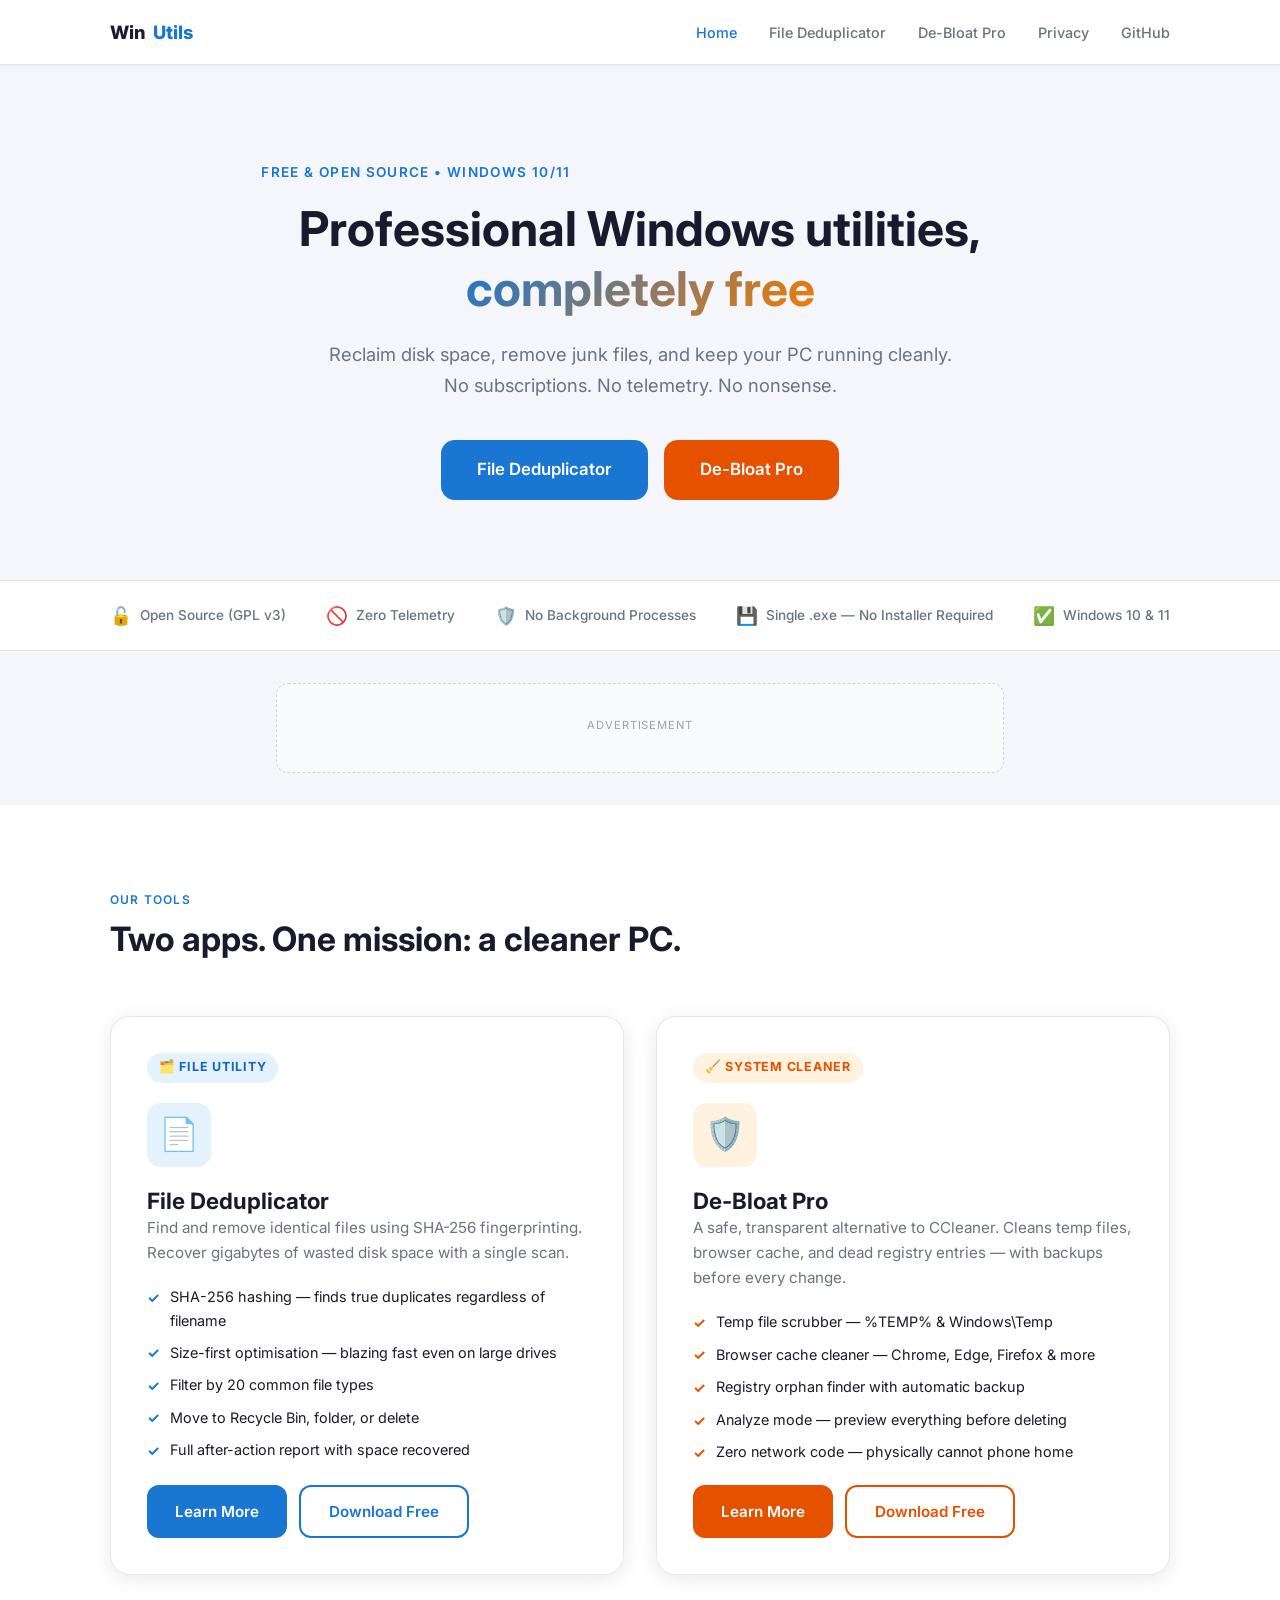
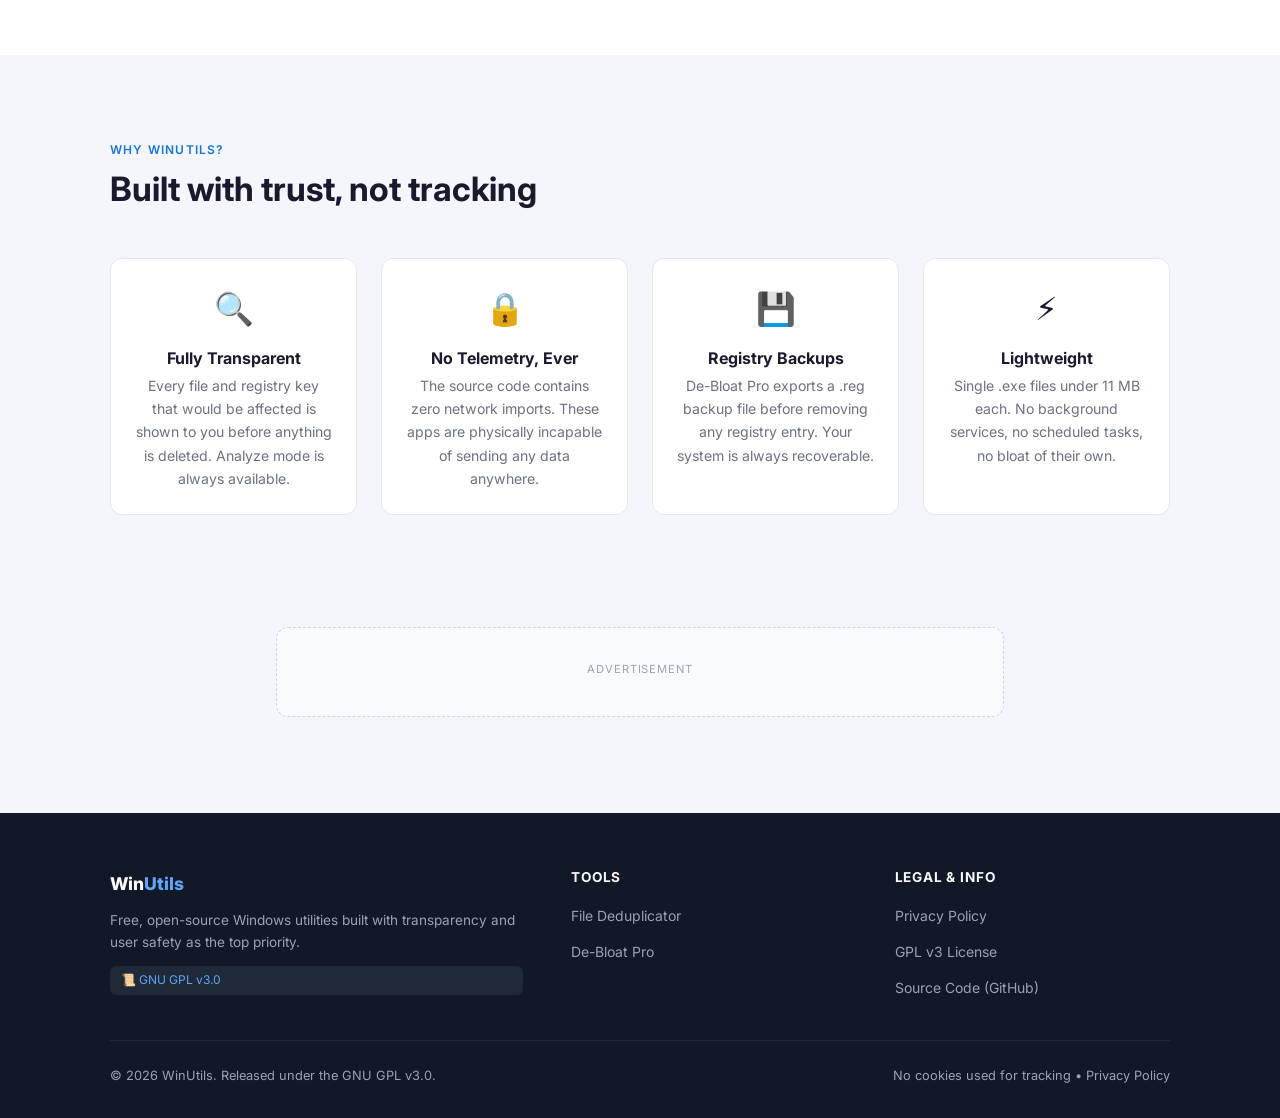
==== index.html @ c15554a6 "Initial website launch" ====
<!DOCTYPE html>
<html lang="en">
<head>
  <meta charset="UTF-8" />
  <meta name="viewport" content="width=device-width, initial-scale=1.0" />
  <title>WinUtils — Free Windows Utilities</title>
  <meta name="description" content="Free, open-source Windows utilities. File Deduplicator removes duplicate files safely. De-Bloat Pro cleans junk, browser cache and orphaned registry entries." />
  <meta name="keywords" content="windows utilities, file deduplicator, system cleaner, registry cleaner, free windows tools, debloat windows" />

  <!-- Open Graph (social sharing previews) -->
  <meta property="og:title"       content="WinUtils — Free Windows Utilities" />
  <meta property="og:description" content="Free, safe, open-source tools to deduplicate files and clean your Windows PC." />
  <meta property="og:type"        content="website" />
  <meta property="og:url"         content="https://github.com/YubNub7/" />

  <!-- Google Fonts -->
  <link rel="preconnect" href="https://fonts.googleapis.com" />
  <link rel="preconnect" href="https://fonts.gstatic.com" crossorigin />
  <link href="https://fonts.googleapis.com/css2?family=Inter:wght@400;500;600;700;800&display=swap" rel="stylesheet" />

  <link rel="stylesheet" href="css/style.css" />

  <!-- ═══════════════════════════════════════════════════════════
       GOOGLE ADSENSE — HEAD TAG
       1. Sign up at https://adsense.google.com
       2. Get your publisher ID (format: ca-pub-XXXXXXXXXXXXXXXX)
       3. Replace the script below with the one Google gives you
       ═══════════════════════════════════════════════════════════ -->
  <!-- <script async src="https://pagead2.googlesyndication.com/pagead/js/adsbygoogle.js?client=ca-pub-XXXXXXXXXXXXXXXX" crossorigin="anonymous"></script> -->
</head>
<body>

  <!-- ═══════════ NAVIGATION ═══════════ -->
  <nav class="nav" aria-label="Main navigation">
    <div class="container nav__inner">
      <a href="index.html" class="nav__logo">Win<span>Utils</span></a>

      <ul class="nav__links" role="list">
        <li><a href="index.html">Home</a></li>
        <li><a href="file-deduplicator.html">File Deduplicator</a></li>
        <li><a href="debloat-pro.html">De-Bloat Pro</a></li>
        <li><a href="privacy-policy.html">Privacy</a></li>
        <li><a href="https://github.com/YubNub7" target="_blank" rel="noopener">GitHub</a></li>
      </ul>

      <button class="nav__hamburger" aria-label="Open menu" aria-expanded="false">
        <span></span><span></span><span></span>
      </button>
    </div>
  </nav>

  <!-- ═══════════ HERO ═══════════ -->
  <section class="hero">
    <div class="container">
      <p class="hero__eyebrow">Free &amp; Open Source • Windows 10/11</p>
      <h1 class="hero__title">Professional Windows utilities,<br><em>completely free</em></h1>
      <p class="hero__sub">Reclaim disk space, remove junk files, and keep your PC running cleanly.<br>No subscriptions. No telemetry. No nonsense.</p>
      <div class="hero__actions">
        <a href="file-deduplicator.html" class="btn btn--primary btn--lg">File Deduplicator</a>
        <a href="debloat-pro.html"       class="btn btn--orange  btn--lg">De-Bloat Pro</a>
      </div>
    </div>
  </section>

  <!-- ═══════════ TRUST BAR ═══════════ -->
  <div class="trust-bar">
    <div class="container trust-bar__inner">
      <div class="trust-item"><span class="trust-item__icon">🔓</span> Open Source (GPL v3)</div>
      <div class="trust-item"><span class="trust-item__icon">🚫</span> Zero Telemetry</div>
      <div class="trust-item"><span class="trust-item__icon">🛡️</span> No Background Processes</div>
      <div class="trust-item"><span class="trust-item__icon">💾</span> Single .exe — No Installer Required</div>
      <div class="trust-item"><span class="trust-item__icon">✅</span> Windows 10 &amp; 11</div>
    </div>
  </div>

  <!-- ═══════════ AD SLOT — Leaderboard below hero ═══════════ -->
  <div class="container ad-wrapper">
    <div class="ad-slot ad-slot--leaderboard">
      <p class="ad-label">Advertisement</p>
      <!--
        ADSENSE LEADERBOARD (728×90 or Responsive)
        Paste your <ins class="adsbygoogle"> block here.
        Example:
          <ins class="adsbygoogle"
               style="display:block"
               data-ad-client="ca-pub-XXXXXXXXXXXXXXXX"
               data-ad-slot="XXXXXXXXXX"
               data-ad-format="auto"
               data-full-width-responsive="true"></ins>
          <script>(adsbygoogle = window.adsbygoogle || []).push({});</script>
      -->
    </div>
  </div>

  <!-- ═══════════ APP CARDS ═══════════ -->
  <section class="section section--alt">
    <div class="container">
      <p class="section-label">Our Tools</p>
      <h2>Two apps. One mission: a cleaner PC.</h2>

      <div class="apps-grid">

        <!-- File Deduplicator card -->
        <article class="app-card app-card--blue">
          <div class="app-card__badge app-card__badge--blue">🗂️ File Utility</div>
          <div class="app-card__icon app-card__icon--blue">📄</div>
          <div>
            <h3>File Deduplicator</h3>
            <p>Find and remove identical files using SHA-256 fingerprinting. Recover gigabytes of wasted disk space with a single scan.</p>
          </div>
          <ul class="app-card__features">
            <li>SHA-256 hashing — finds true duplicates regardless of filename</li>
            <li>Size-first optimisation — blazing fast even on large drives</li>
            <li>Filter by 20 common file types</li>
            <li>Move to Recycle Bin, folder, or delete</li>
            <li>Full after-action report with space recovered</li>
          </ul>
          <div class="app-card__actions">
            <a href="file-deduplicator.html" class="btn btn--primary">Learn More</a>
            <a href="file-deduplicator.html#download" class="btn btn--outline" data-download="FileDeduplicator">Download Free</a>
          </div>
        </article>

        <!-- De-Bloat Pro card -->
        <article class="app-card app-card--orange">
          <div class="app-card__badge app-card__badge--orange">🧹 System Cleaner</div>
          <div class="app-card__icon app-card__icon--orange">🛡️</div>
          <div>
            <h3>De-Bloat Pro</h3>
            <p>A safe, transparent alternative to CCleaner. Cleans temp files, browser cache, and dead registry entries — with backups before every change.</p>
          </div>
          <ul class="app-card__features">
            <li>Temp file scrubber — %TEMP% &amp; Windows\Temp</li>
            <li>Browser cache cleaner — Chrome, Edge, Firefox &amp; more</li>
            <li>Registry orphan finder with automatic backup</li>
            <li>Analyze mode — preview everything before deleting</li>
            <li>Zero network code — physically cannot phone home</li>
          </ul>
          <div class="app-card__actions">
            <a href="debloat-pro.html" class="btn btn--orange">Learn More</a>
            <a href="debloat-pro.html#download" class="btn btn--outline-orange" data-download="DeBloatPro">Download Free</a>
          </div>
        </article>

      </div>
    </div>
  </section>

  <!-- ═══════════ WHY CHOOSE US ═══════════ -->
  <section class="section">
    <div class="container">
      <p class="section-label">Why WinUtils?</p>
      <h2>Built with trust, not tracking</h2>

      <div class="why-grid">
        <div class="why-card">
          <div class="why-card__icon">🔍</div>
          <h4>Fully Transparent</h4>
          <p>Every file and registry key that would be affected is shown to you before anything is deleted. Analyze mode is always available.</p>
        </div>
        <div class="why-card">
          <div class="why-card__icon">🔒</div>
          <h4>No Telemetry, Ever</h4>
          <p>The source code contains zero network imports. These apps are physically incapable of sending any data anywhere.</p>
        </div>
        <div class="why-card">
          <div class="why-card__icon">💾</div>
          <h4>Registry Backups</h4>
          <p>De-Bloat Pro exports a .reg backup file before removing any registry entry. Your system is always recoverable.</p>
        </div>
        <div class="why-card">
          <div class="why-card__icon">⚡</div>
          <h4>Lightweight</h4>
          <p>Single .exe files under 11 MB each. No background services, no scheduled tasks, no bloat of their own.</p>
        </div>
      </div>
    </div>
  </section>

  <!-- ═══════════ AD SLOT — Mid-page rectangle ═══════════ -->
  <div class="container ad-wrapper">
    <div class="ad-slot ad-slot--leaderboard">
      <p class="ad-label">Advertisement</p>
      <!--
        ADSENSE IN-CONTENT UNIT
        Paste your second ad unit here.
      -->
    </div>
  </div>

  <!-- ═══════════ FOOTER ═══════════ -->
  <footer class="footer">
    <div class="container">
      <div class="footer__inner">
        <div class="footer__brand">
          <span class="footer__logo">Win<span>Utils</span></span>
          <p class="footer__tagline">Free, open-source Windows utilities built with transparency and user safety as the top priority.</p>
          <span class="footer__gpl">📜 GNU GPL v3.0</span>
        </div>

        <div class="footer__col">
          <h4>Tools</h4>
          <ul>
            <li><a href="file-deduplicator.html">File Deduplicator</a></li>
            <li><a href="debloat-pro.html">De-Bloat Pro</a></li>
          </ul>
        </div>

        <div class="footer__col">
          <h4>Legal &amp; Info</h4>
          <ul>
            <li><a href="privacy-policy.html">Privacy Policy</a></li>
            <li><a href="https://www.gnu.org/licenses/gpl-3.0.html" target="_blank" rel="noopener">GPL v3 License</a></li>
            <li><a href="https://github.com/YubNub7" target="_blank" rel="noopener">Source Code (GitHub)</a></li>
          </ul>
        </div>
      </div>

      <div class="footer__bottom">
        <span>&copy; <script>document.write(new Date().getFullYear())</script> WinUtils. Released under the GNU GPL v3.0.</span>
        <span>No cookies used for tracking &bull; <a href="privacy-policy.html" style="color:#9CA3AF">Privacy Policy</a></span>
      </div>
    </div>
  </footer>

  <script src="js/main.js"></script>
</body>
</html>
---- css/style.css ----
/* ============================================================
   style.css — Main stylesheet for WinUtils site
   ============================================================ */

/* --- Custom properties --- */
:root {
  --blue:          #1565C0;
  --blue-mid:      #1976D2;
  --blue-light:    #E3F2FD;
  --orange:        #E65100;
  --orange-mid:    #F57C00;
  --orange-light:  #FFF3E0;
  --bg:            #F4F6FB;
  --surface:       #FFFFFF;
  --text:          #1A1A2E;
  --text-muted:    #6B7280;
  --border:        #E5E7EB;
  --radius:        12px;
  --radius-lg:     20px;
  --shadow-sm:     0 1px 4px rgba(0,0,0,.06);
  --shadow:        0 4px 20px rgba(0,0,0,.09);
  --shadow-lg:     0 8px 40px rgba(0,0,0,.13);
  --transition:    .2s ease;
  --max-w:         1100px;
  --font:          'Inter', system-ui, -apple-system, sans-serif;
}

/* --- Reset & base --- */
*, *::before, *::after { box-sizing: border-box; margin: 0; padding: 0; }

html { scroll-behavior: smooth; }

body {
  font-family: var(--font);
  background: var(--bg);
  color: var(--text);
  line-height: 1.65;
  font-size: 16px;
  -webkit-font-smoothing: antialiased;
}

img { max-width: 100%; display: block; }
a   { color: var(--blue-mid); text-decoration: none; }
a:hover { text-decoration: underline; }

/* --- Typography --- */
h1, h2, h3, h4 { line-height: 1.25; font-weight: 700; }
h1 { font-size: clamp(2rem, 5vw, 3rem); }
h2 { font-size: clamp(1.5rem, 3.5vw, 2.1rem); }
h3 { font-size: 1.25rem; }
p  { max-width: 68ch; }

.section-label {
  display: inline-block;
  font-size: .75rem;
  font-weight: 600;
  letter-spacing: .1em;
  text-transform: uppercase;
  color: var(--blue-mid);
  margin-bottom: .5rem;
}

/* --- Layout helpers --- */
.container { width: 100%; max-width: var(--max-w); margin: 0 auto; padding: 0 1.25rem; }
.section   { padding: 5rem 0; }
.section--alt { background: var(--surface); }

/* --- Navigation --- */
.nav {
  position: sticky;
  top: 0;
  z-index: 100;
  background: rgba(255,255,255,.95);
  backdrop-filter: blur(10px);
  border-bottom: 1px solid var(--border);
  box-shadow: var(--shadow-sm);
}

.nav__inner {
  display: flex;
  align-items: center;
  justify-content: space-between;
  height: 64px;
  gap: 1rem;
}

.nav__logo {
  font-size: 1.15rem;
  font-weight: 800;
  color: var(--text);
  display: flex;
  align-items: center;
  gap: .45rem;
}
.nav__logo span { color: var(--blue-mid); }
.nav__logo:hover { text-decoration: none; }

.nav__links {
  display: flex;
  align-items: center;
  gap: 2rem;
  list-style: none;
}

.nav__links a {
  font-size: .9rem;
  font-weight: 500;
  color: var(--text-muted);
  transition: color var(--transition);
}
.nav__links a:hover,
.nav__links a.active { color: var(--blue-mid); text-decoration: none; }

.nav__cta {
  background: var(--blue-mid);
  color: #fff !important;
  padding: .45rem 1.1rem;
  border-radius: 8px;
  transition: background var(--transition) !important;
}
.nav__cta:hover { background: var(--blue) !important; }

.nav__hamburger {
  display: none;
  flex-direction: column;
  gap: 5px;
  cursor: pointer;
  padding: 6px;
  background: none;
  border: none;
}
.nav__hamburger span {
  display: block;
  width: 22px;
  height: 2px;
  background: var(--text);
  border-radius: 2px;
  transition: var(--transition);
}

/* --- Hero --- */
.hero {
  padding: 6rem 0 5rem;
  text-align: center;
}

.hero__eyebrow {
  font-size: .85rem;
  font-weight: 600;
  letter-spacing: .1em;
  text-transform: uppercase;
  color: var(--blue-mid);
  margin-bottom: 1rem;
}

.hero__title { margin-bottom: 1.25rem; }

.hero__title em {
  font-style: normal;
  background: linear-gradient(135deg, var(--blue-mid), var(--orange-mid));
  -webkit-background-clip: text;
  -webkit-text-fill-color: transparent;
  background-clip: text;
}

.hero__sub {
  font-size: 1.15rem;
  color: var(--text-muted);
  margin: 0 auto 2.5rem;
}

.hero__actions {
  display: flex;
  justify-content: center;
  flex-wrap: wrap;
  gap: 1rem;
}

/* --- Buttons --- */
.btn {
  display: inline-flex;
  align-items: center;
  gap: .5rem;
  padding: .75rem 1.75rem;
  border-radius: var(--radius);
  font-weight: 600;
  font-size: .95rem;
  cursor: pointer;
  border: none;
  transition: transform var(--transition), box-shadow var(--transition), background var(--transition);
}
.btn:hover { text-decoration: none; transform: translateY(-2px); box-shadow: var(--shadow); }
.btn:active { transform: translateY(0); }

.btn--primary   { background: var(--blue-mid); color: #fff; }
.btn--primary:hover { background: var(--blue); color: #fff; }

.btn--orange    { background: var(--orange); color: #fff; }
.btn--orange:hover { background: var(--orange-mid); color: #fff; }

.btn--outline   { background: transparent; color: var(--blue-mid); border: 2px solid var(--blue-mid); }
.btn--outline:hover { background: var(--blue-light); }

.btn--outline-orange { background: transparent; color: var(--orange); border: 2px solid var(--orange); }
.btn--outline-orange:hover { background: var(--orange-light); }

.btn--lg { padding: 1rem 2.25rem; font-size: 1.05rem; border-radius: 14px; }

.btn--download {
  font-size: 1.1rem;
  padding: 1rem 2.5rem;
  border-radius: 14px;
  box-shadow: var(--shadow);
}

/* --- App cards (homepage) --- */
.apps-grid {
  display: grid;
  grid-template-columns: repeat(auto-fit, minmax(300px, 1fr));
  gap: 2rem;
  margin-top: 3.5rem;
}

.app-card {
  background: var(--surface);
  border-radius: var(--radius-lg);
  padding: 2.25rem;
  box-shadow: var(--shadow);
  border: 1px solid var(--border);
  display: flex;
  flex-direction: column;
  gap: 1.25rem;
  transition: transform var(--transition), box-shadow var(--transition);
}
.app-card:hover { transform: translateY(-4px); box-shadow: var(--shadow-lg); }

.app-card__badge {
  display: inline-flex;
  align-items: center;
  gap: .4rem;
  font-size: .78rem;
  font-weight: 700;
  letter-spacing: .06em;
  text-transform: uppercase;
  padding: .3rem .75rem;
  border-radius: 999px;
  width: fit-content;
}
.app-card__badge--blue   { background: var(--blue-light);   color: var(--blue); }
.app-card__badge--orange { background: var(--orange-light); color: var(--orange); }

.app-card__icon {
  width: 64px;
  height: 64px;
  border-radius: 14px;
  display: flex;
  align-items: center;
  justify-content: center;
  font-size: 2rem;
}
.app-card__icon--blue   { background: var(--blue-light); }
.app-card__icon--orange { background: var(--orange-light); }

.app-card h3 { font-size: 1.4rem; }

.app-card p { font-size: .95rem; color: var(--text-muted); }

.app-card__features {
  list-style: none;
  display: flex;
  flex-direction: column;
  gap: .5rem;
}
.app-card__features li {
  display: flex;
  align-items: flex-start;
  gap: .6rem;
  font-size: .9rem;
}
.app-card__features li::before {
  content: '✓';
  font-weight: 700;
  flex-shrink: 0;
  margin-top: .05rem;
}
.app-card--blue  .app-card__features li::before { color: var(--blue-mid); }
.app-card--orange .app-card__features li::before { color: var(--orange); }

.app-card__actions {
  display: flex;
  flex-wrap: wrap;
  gap: .75rem;
  margin-top: auto;
}

/* --- Feature grid (app pages) --- */
.features-grid {
  display: grid;
  grid-template-columns: repeat(auto-fit, minmax(250px, 1fr));
  gap: 1.5rem;
  margin-top: 3rem;
}

.feature-card {
  background: var(--surface);
  border-radius: var(--radius);
  padding: 1.75rem;
  border: 1px solid var(--border);
  box-shadow: var(--shadow-sm);
}
.feature-card__icon {
  font-size: 1.75rem;
  margin-bottom: .75rem;
}
.feature-card h4 { margin-bottom: .4rem; }
.feature-card p  { font-size: .9rem; color: var(--text-muted); }

/* --- Download section --- */
.download-section {
  text-align: center;
  padding: 5rem 0;
}

.download-box {
  background: var(--surface);
  border-radius: var(--radius-lg);
  padding: 3rem 2rem;
  box-shadow: var(--shadow);
  border: 1px solid var(--border);
  max-width: 560px;
  margin: 2rem auto 0;
}
.download-box h3 { margin-bottom: .5rem; }
.download-box p  { color: var(--text-muted); font-size: .9rem; margin: 0 auto .5rem; }

.download-meta {
  display: flex;
  justify-content: center;
  flex-wrap: wrap;
  gap: 1rem;
  margin: 1.25rem 0 2rem;
  font-size: .85rem;
  color: var(--text-muted);
}
.download-meta span {
  display: flex;
  align-items: center;
  gap: .35rem;
}

.download-note {
  margin-top: 1.25rem;
  font-size: .82rem;
  color: var(--text-muted);
  text-align: center;
}

/* --- Requirements table --- */
.requirements {
  width: 100%;
  border-collapse: collapse;
  margin-top: 1.5rem;
  font-size: .9rem;
}
.requirements th,
.requirements td {
  text-align: left;
  padding: .75rem 1rem;
  border-bottom: 1px solid var(--border);
}
.requirements th {
  background: var(--bg);
  font-weight: 600;
  font-size: .8rem;
  letter-spacing: .05em;
  text-transform: uppercase;
  color: var(--text-muted);
}
.requirements tr:last-child td { border-bottom: none; }

/* --- FAQ accordion --- */
.faq { max-width: 720px; margin: 2.5rem auto 0; }

.faq__item {
  border: 1px solid var(--border);
  border-radius: var(--radius);
  margin-bottom: .75rem;
  background: var(--surface);
  overflow: hidden;
}

.faq__question {
  width: 100%;
  text-align: left;
  background: none;
  border: none;
  padding: 1.1rem 1.25rem;
  font-size: .95rem;
  font-weight: 600;
  cursor: pointer;
  display: flex;
  justify-content: space-between;
  align-items: center;
  gap: 1rem;
  color: var(--text);
  font-family: var(--font);
}
.faq__question:hover { background: var(--bg); }

.faq__chevron {
  flex-shrink: 0;
  transition: transform var(--transition);
  font-size: 1rem;
  color: var(--text-muted);
}
.faq__item.open .faq__chevron { transform: rotate(180deg); }

.faq__answer {
  display: none;
  padding: 0 1.25rem 1.1rem;
  font-size: .9rem;
  color: var(--text-muted);
  line-height: 1.7;
}
.faq__item.open .faq__answer { display: block; }

/* --- Hero banner (app pages) --- */
.app-hero {
  padding: 5rem 0 4rem;
  position: relative;
  overflow: hidden;
}
.app-hero--blue   { background: linear-gradient(135deg, #0D47A1 0%, #1976D2 100%); color: #fff; }
.app-hero--orange { background: linear-gradient(135deg, #BF360C 0%, #E65100 100%); color: #fff; }

.app-hero .section-label { color: rgba(255,255,255,.7); }
.app-hero h1              { color: #fff; }
.app-hero .hero__sub      { color: rgba(255,255,255,.8); }

.app-hero__inner {
  display: flex;
  align-items: center;
  justify-content: space-between;
  gap: 2rem;
  flex-wrap: wrap;
}
.app-hero__text { flex: 1; min-width: 260px; }
.app-hero__icon {
  width: 120px;
  height: 120px;
  border-radius: 24px;
  background: rgba(255,255,255,.15);
  display: flex;
  align-items: center;
  justify-content: center;
  font-size: 4rem;
  flex-shrink: 0;
  box-shadow: 0 8px 32px rgba(0,0,0,.2);
}

/* --- Trust bar --- */
.trust-bar {
  background: var(--surface);
  border-top: 1px solid var(--border);
  border-bottom: 1px solid var(--border);
  padding: 1.25rem 0;
}
.trust-bar__inner {
  display: flex;
  flex-wrap: wrap;
  justify-content: center;
  gap: 2.5rem;
}
.trust-item {
  display: flex;
  align-items: center;
  gap: .5rem;
  font-size: .85rem;
  font-weight: 500;
  color: var(--text-muted);
}
.trust-item__icon { font-size: 1.1rem; }

/* --- Ad slots --- */
.ad-slot {
  background: #F9FAFB;
  border: 1px dashed #D1D5DB;
  border-radius: var(--radius);
  display: flex;
  flex-direction: column;
  align-items: center;
  justify-content: center;
  min-height: 90px;
  padding: .75rem;
}

.ad-slot--leaderboard { width: 100%; max-width: 728px; min-height: 90px; margin: 0 auto; }
.ad-slot--rectangle   { width: 100%; max-width: 336px; min-height: 280px; }
.ad-slot--banner      { width: 100%; min-height: 90px; }

.ad-label {
  font-size: .7rem;
  text-transform: uppercase;
  letter-spacing: .08em;
  color: #9CA3AF;
  margin-bottom: .35rem;
}

.ad-wrapper {
  padding: 2rem 0;
  display: flex;
  justify-content: center;
}

/* --- Screenshot placeholder --- */
.screenshot-placeholder {
  background: linear-gradient(135deg, #E3F2FD, #BBDEFB);
  border-radius: var(--radius-lg);
  border: 1px solid #90CAF9;
  padding: 4rem 2rem;
  text-align: center;
  color: #1565C0;
  margin-top: 2rem;
}
.screenshot-placeholder__icon { font-size: 3rem; margin-bottom: .75rem; }
.screenshot-placeholder p     { font-size: .9rem; opacity: .7; margin: 0 auto; }

/* --- Footer --- */
.footer {
  background: #111827;
  color: #9CA3AF;
  padding: 3.5rem 0 2rem;
  margin-top: 4rem;
}
.footer__inner {
  display: grid;
  grid-template-columns: 1.5fr repeat(2, 1fr);
  gap: 3rem;
  margin-bottom: 2.5rem;
}
.footer__brand { display: flex; flex-direction: column; gap: .75rem; }
.footer__logo  { font-size: 1.1rem; font-weight: 800; color: #F9FAFB; }
.footer__logo span { color: #60A5FA; }
.footer__tagline { font-size: .85rem; line-height: 1.6; }

.footer__col h4 {
  color: #F9FAFB;
  font-size: .85rem;
  letter-spacing: .06em;
  text-transform: uppercase;
  margin-bottom: 1rem;
}
.footer__col ul  { list-style: none; display: flex; flex-direction: column; gap: .6rem; }
.footer__col a   { font-size: .875rem; color: #9CA3AF; transition: color var(--transition); }
.footer__col a:hover { color: #F9FAFB; text-decoration: none; }

.footer__bottom {
  border-top: 1px solid #1F2937;
  padding-top: 1.5rem;
  display: flex;
  justify-content: space-between;
  align-items: center;
  flex-wrap: wrap;
  gap: .75rem;
  font-size: .8rem;
}
.footer__gpl {
  display: inline-flex;
  align-items: center;
  gap: .4rem;
  background: #1F2937;
  padding: .3rem .7rem;
  border-radius: 6px;
  font-size: .75rem;
  color: #60A5FA;
}

/* --- Why-us section --- */
.why-grid {
  display: grid;
  grid-template-columns: repeat(auto-fit, minmax(220px, 1fr));
  gap: 1.5rem;
  margin-top: 3rem;
}
.why-card {
  padding: 1.5rem;
  border-radius: var(--radius);
  background: var(--surface);
  border: 1px solid var(--border);
  text-align: center;
}
.why-card__icon { font-size: 2rem; margin-bottom: .75rem; }
.why-card h4    { margin-bottom: .4rem; }
.why-card p     { font-size: .88rem; color: var(--text-muted); margin: 0 auto; }

/* --- Responsive --- */
@media (max-width: 768px) {
  .nav__links { display: none; flex-direction: column; position: absolute; top: 64px; left: 0; right: 0; background: var(--surface); padding: 1rem 1.25rem; border-bottom: 1px solid var(--border); gap: 1rem; box-shadow: var(--shadow); }
  .nav__links.open { display: flex; }
  .nav__hamburger  { display: flex; }
  .nav__inner      { position: relative; }

  .hero     { padding: 3.5rem 0 3rem; }
  .section  { padding: 3.5rem 0; }

  .footer__inner { grid-template-columns: 1fr; gap: 2rem; }
  .footer__bottom { flex-direction: column; text-align: center; }

  .app-hero__icon { width: 80px; height: 80px; font-size: 2.5rem; border-radius: 16px; }
}

@media (max-width: 480px) {
  .apps-grid { grid-template-columns: 1fr; }
  .btn--download { width: 100%; justify-content: center; }
  .download-box { padding: 2rem 1.25rem; }
}
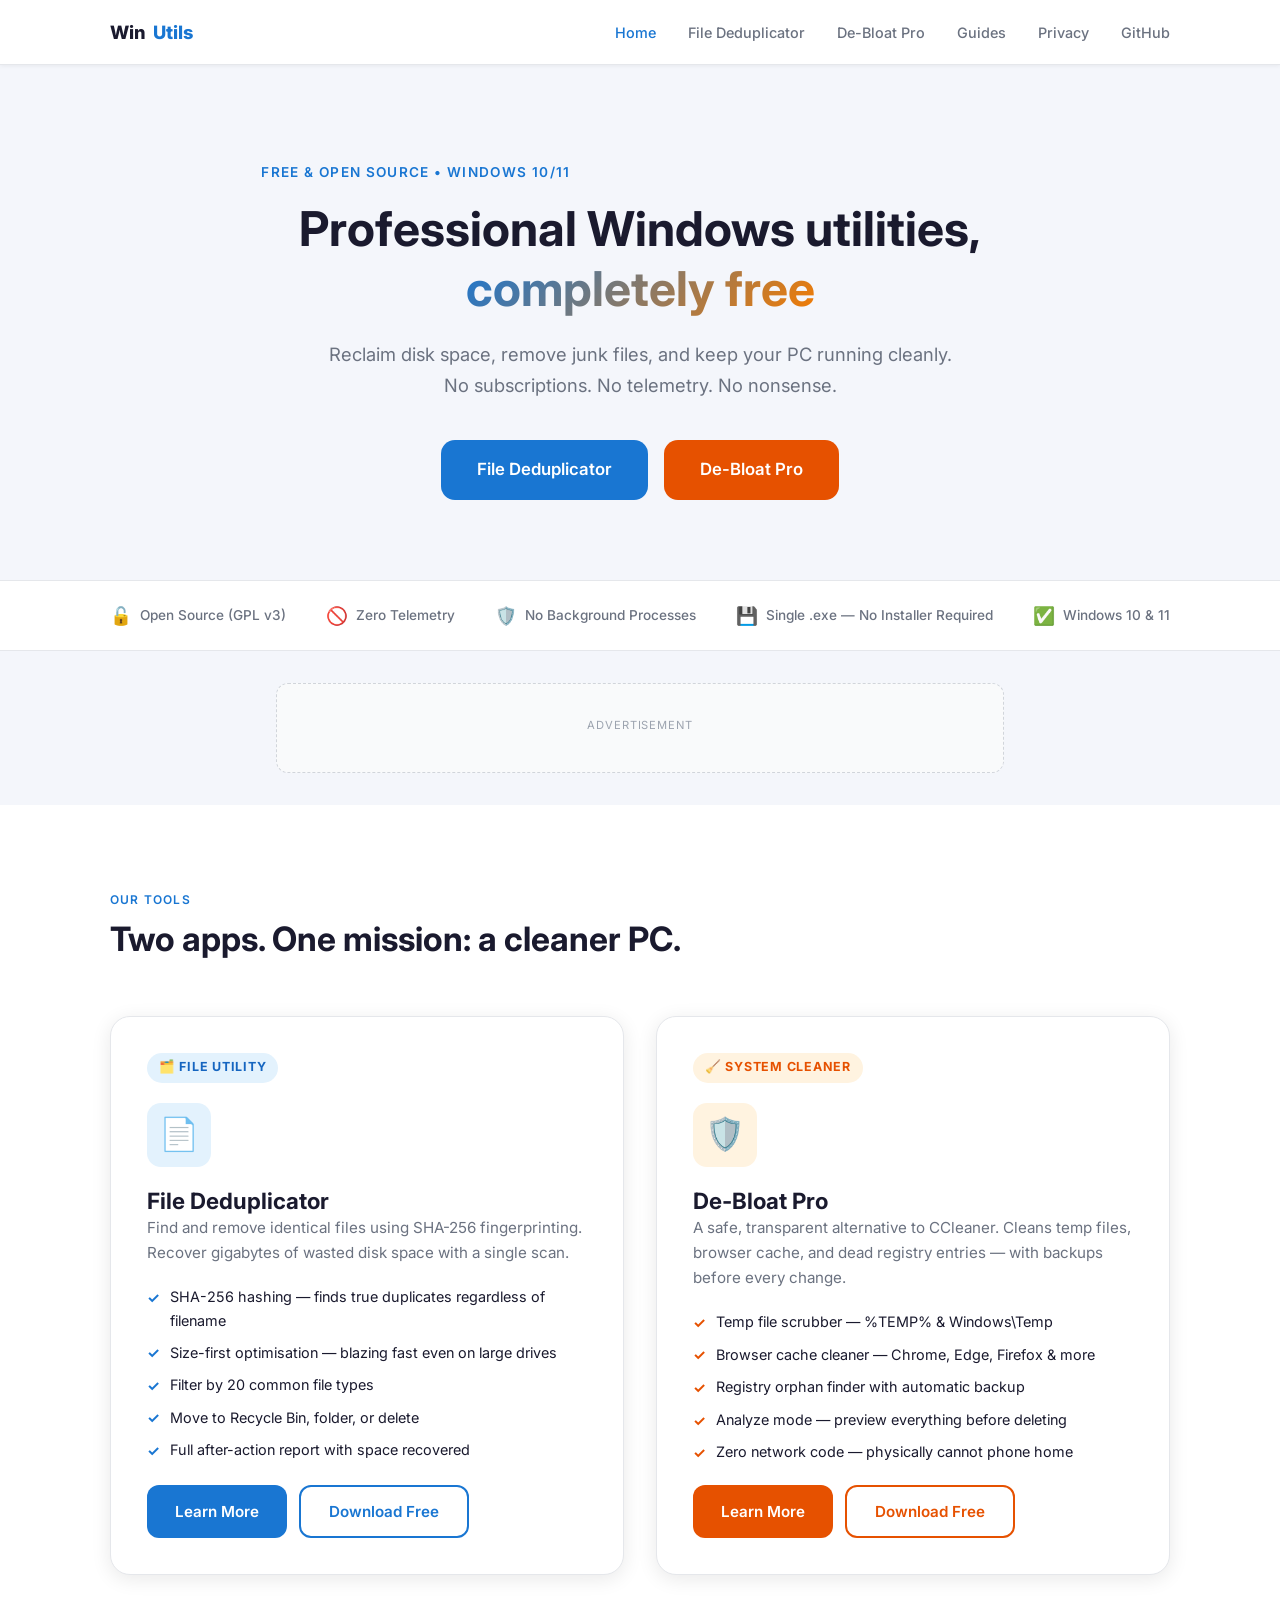
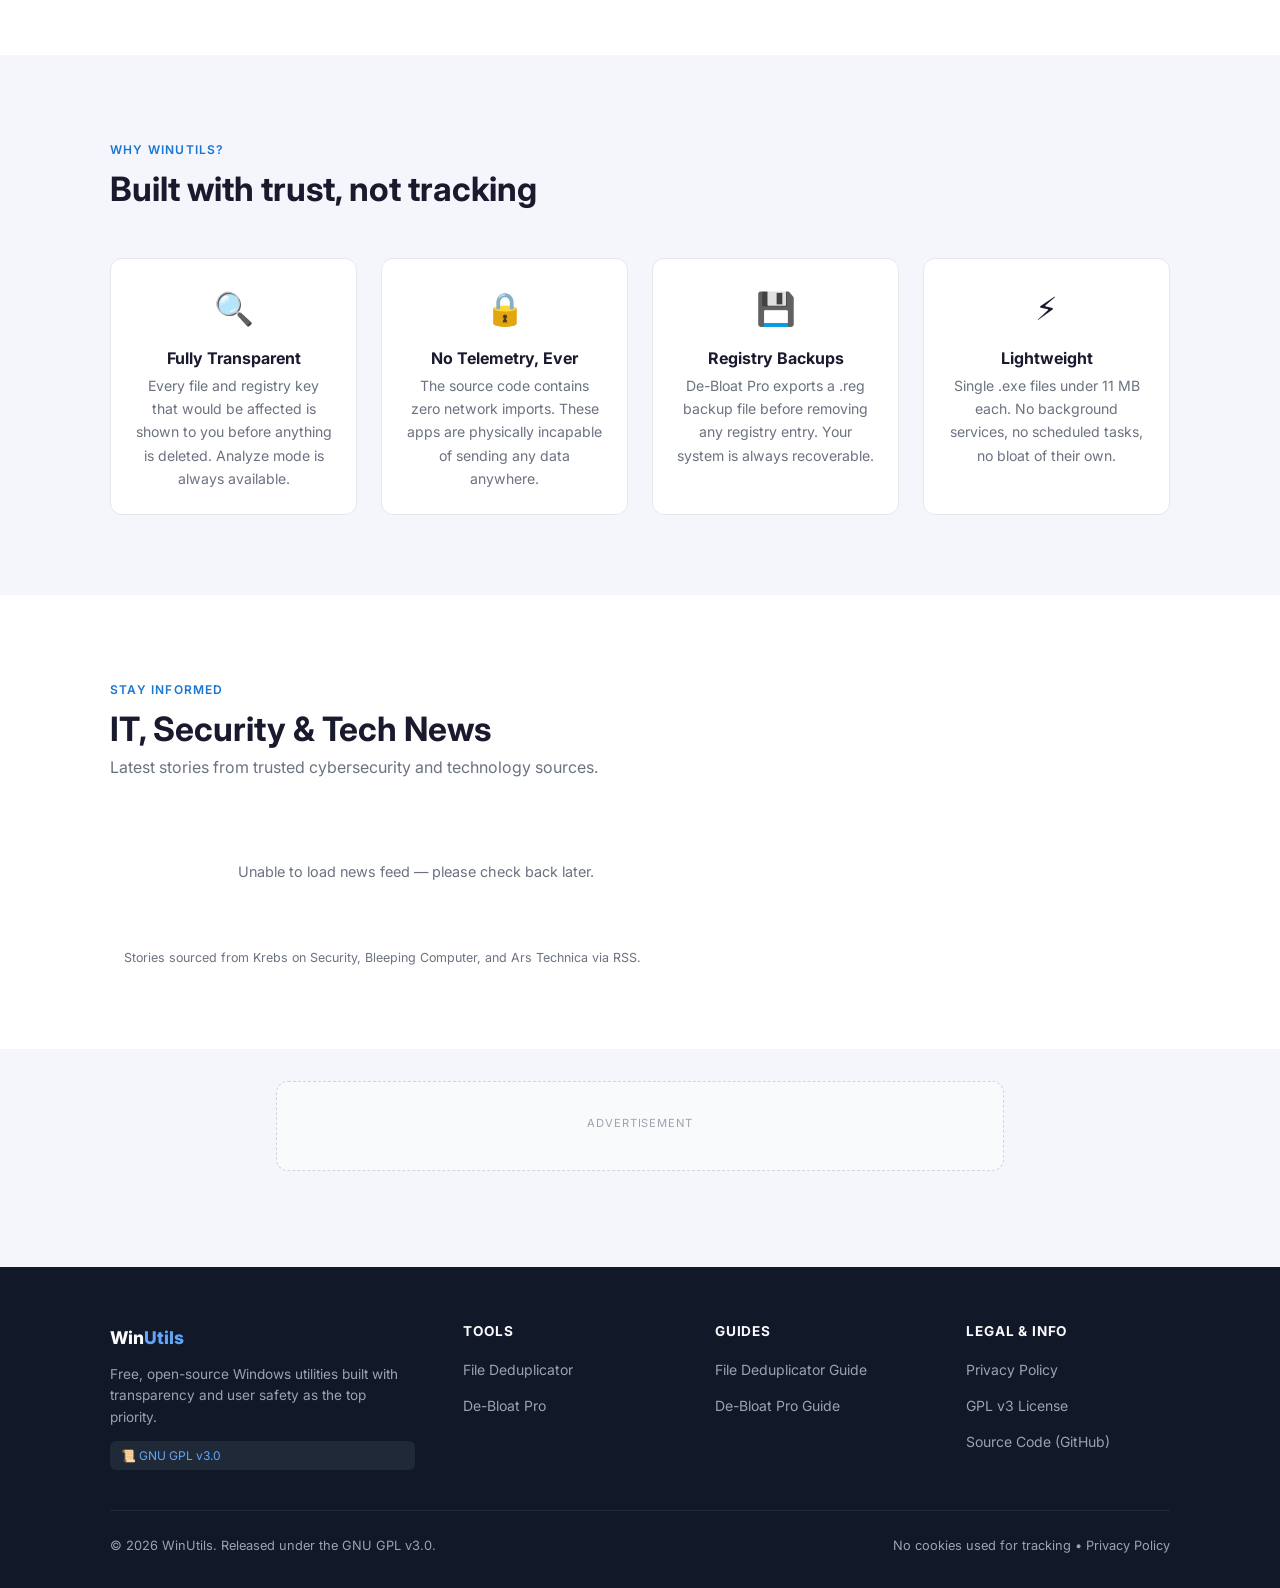
==== commit 9b55e3b5: "Add user guides, tech news feed, and nav/footer updates for AdSense content requirements - Add guide" ====
--- a/index.html
+++ b/index.html
@@ -11,7 +11,7 @@
   <meta property="og:title"       content="WinUtils — Free Windows Utilities" />
   <meta property="og:description" content="Free, safe, open-source tools to deduplicate files and clean your Windows PC." />
   <meta property="og:type"        content="website" />
-  <meta property="og:url"         content="https://github.com/YubNub7/" />
+  <meta property="og:url"         content="https://yubnub7.github.io" />
 
   <!-- Google Fonts -->
   <link rel="preconnect" href="https://fonts.googleapis.com" />
@@ -26,7 +26,7 @@
        2. Get your publisher ID (format: ca-pub-XXXXXXXXXXXXXXXX)
        3. Replace the script below with the one Google gives you
        ═══════════════════════════════════════════════════════════ -->
-  <!-- <script async src="https://pagead2.googlesyndication.com/pagead/js/adsbygoogle.js?client=ca-pub-XXXXXXXXXXXXXXXX" crossorigin="anonymous"></script> -->
+  <script async src="https://pagead2.googlesyndication.com/pagead/js/adsbygoogle.js?client=ca-pub-3113497797062498" crossorigin="anonymous"></script>
 </head>
 <body>
 
@@ -39,8 +39,9 @@
         <li><a href="index.html">Home</a></li>
         <li><a href="file-deduplicator.html">File Deduplicator</a></li>
         <li><a href="debloat-pro.html">De-Bloat Pro</a></li>
+        <li><a href="guide-file-deduplicator.html">Guides</a></li>
         <li><a href="privacy-policy.html">Privacy</a></li>
-        <li><a href="https://github.com/YubNub7" target="_blank" rel="noopener">GitHub</a></li>
+        <li><a href="https://github.com/yubnub7" target="_blank" rel="noopener">GitHub</a></li>
       </ul>
 
       <button class="nav__hamburger" aria-label="Open menu" aria-expanded="false">
@@ -177,6 +178,21 @@
     </div>
   </section>
 
+  <!-- ═══════════ TECH NEWS ═══════════ -->
+  <section class="section section--alt" id="tech-news">
+    <div class="container">
+      <p class="section-label">Stay Informed</p>
+      <h2>IT, Security &amp; Tech News</h2>
+      <p style="color:var(--text-muted);margin:.25rem 0 0;">Latest stories from trusted cybersecurity and technology sources.</p>
+      <div class="news-grid" id="news-grid">
+        <div class="news-loading">Loading latest tech news…</div>
+      </div>
+      <p style="text-align:center;margin-top:1.5rem;font-size:.78rem;color:var(--text-muted);">
+        Stories sourced from Krebs on Security, Bleeping Computer, and Ars Technica via RSS.
+      </p>
+    </div>
+  </section>
+
   <!-- ═══════════ AD SLOT — Mid-page rectangle ═══════════ -->
   <div class="container ad-wrapper">
     <div class="ad-slot ad-slot--leaderboard">
@@ -207,11 +223,19 @@
         </div>
 
         <div class="footer__col">
+          <h4>Guides</h4>
+          <ul>
+            <li><a href="guide-file-deduplicator.html">File Deduplicator Guide</a></li>
+            <li><a href="guide-debloat-pro.html">De-Bloat Pro Guide</a></li>
+          </ul>
+        </div>
+
+        <div class="footer__col">
           <h4>Legal &amp; Info</h4>
           <ul>
             <li><a href="privacy-policy.html">Privacy Policy</a></li>
             <li><a href="https://www.gnu.org/licenses/gpl-3.0.html" target="_blank" rel="noopener">GPL v3 License</a></li>
-            <li><a href="https://github.com/YubNub7" target="_blank" rel="noopener">Source Code (GitHub)</a></li>
+            <li><a href="https://github.com/yubnub7" target="_blank" rel="noopener">Source Code (GitHub)</a></li>
           </ul>
         </div>
       </div>
--- a/css/style.css
+++ b/css/style.css
@@ -512,18 +512,14 @@
   justify-content: center;
 }
 
-/* --- Screenshot placeholder --- */
-.screenshot-placeholder {
-  background: linear-gradient(135deg, #E3F2FD, #BBDEFB);
+/* --- App screenshot --- */
+.app-screenshot {
+  max-width: 100%;
+  width: 720px;
   border-radius: var(--radius-lg);
-  border: 1px solid #90CAF9;
-  padding: 4rem 2rem;
-  text-align: center;
-  color: #1565C0;
-  margin-top: 2rem;
-}
-.screenshot-placeholder__icon { font-size: 3rem; margin-bottom: .75rem; }
-.screenshot-placeholder p     { font-size: .9rem; opacity: .7; margin: 0 auto; }
+  box-shadow: 0 8px 32px rgba(0,0,0,0.15);
+  border: 1px solid var(--border);
+}
 
 /* --- Footer --- */
 .footer {
@@ -614,3 +610,218 @@
   .btn--download { width: 100%; justify-content: center; }
   .download-box { padding: 2rem 1.25rem; }
 }
+
+/* ============================================================
+   Guide pages
+   ============================================================ */
+
+.guide-hero {
+  background: linear-gradient(135deg, #F4F6FB 0%, var(--blue-light) 100%);
+  border-bottom: 1px solid var(--border);
+  padding: 3.5rem 0 3rem;
+}
+.guide-hero h1 { font-size: clamp(1.75rem, 4vw, 2.5rem); margin-bottom: 1rem; }
+.guide-hero p  { color: var(--text-muted); font-size: 1.05rem; }
+
+.guide-hero--orange {
+  background: linear-gradient(135deg, #FFF8F0 0%, var(--orange-light) 100%);
+}
+
+.breadcrumb {
+  display: flex;
+  align-items: center;
+  gap: .5rem;
+  font-size: .8rem;
+  color: var(--text-muted);
+  margin-bottom: 1.5rem;
+}
+.breadcrumb a   { color: var(--blue-mid); }
+.breadcrumb sep { color: var(--text-muted); }
+
+.guide-meta {
+  display: flex;
+  align-items: center;
+  gap: 1.5rem;
+  font-size: .82rem;
+  color: var(--text-muted);
+  margin-top: 1rem;
+  flex-wrap: wrap;
+}
+
+.toc {
+  background: var(--surface);
+  border: 1px solid var(--border);
+  border-left: 4px solid var(--blue-mid);
+  border-radius: var(--radius);
+  padding: 1.5rem 1.75rem;
+  margin: 2rem 0;
+  max-width: 640px;
+}
+.toc h3        { font-size: 1rem; margin-bottom: .75rem; color: var(--blue-mid); }
+.toc ol        { padding-left: 1.25rem; }
+.toc li        { font-size: .9rem; color: var(--text-muted); padding: .2rem 0; }
+.toc a         { color: var(--blue-mid); }
+
+.guide-content { max-width: 800px; }
+.guide-content h2 { font-size: 1.45rem; margin: 0 0 1rem; padding-top: .25rem; }
+.guide-content h3 { font-size: 1.1rem; margin: 1.5rem 0 .6rem; }
+.guide-content p  { margin-bottom: 1rem; color: var(--text-muted); font-size: .97rem; }
+.guide-content ul,
+.guide-content ol { padding-left: 1.5rem; margin-bottom: 1rem; }
+.guide-content li { color: var(--text-muted); font-size: .97rem; margin-bottom: .35rem; line-height: 1.7; }
+.guide-content code {
+  background: var(--bg);
+  border: 1px solid var(--border);
+  border-radius: 4px;
+  padding: .15em .45em;
+  font-size: .88em;
+  font-family: 'Courier New', monospace;
+  color: var(--text);
+}
+
+/* Step-by-step cards */
+.step-list  { display: flex; flex-direction: column; gap: 1.25rem; margin: 2rem 0; }
+
+.step-card {
+  display: flex;
+  gap: 1.25rem;
+  background: var(--surface);
+  border: 1px solid var(--border);
+  border-radius: var(--radius);
+  padding: 1.5rem 1.75rem;
+  box-shadow: var(--shadow-sm);
+  align-items: flex-start;
+}
+
+.step-card__num {
+  flex-shrink: 0;
+  width: 42px;
+  height: 42px;
+  border-radius: 50%;
+  background: var(--blue-mid);
+  color: #fff;
+  font-weight: 800;
+  font-size: 1.05rem;
+  display: flex;
+  align-items: center;
+  justify-content: center;
+}
+.step-card--orange .step-card__num { background: var(--orange); }
+
+.step-card__body       { flex: 1; }
+.step-card__body h3    { font-size: 1.05rem; margin-bottom: .4rem; }
+.step-card__body p     { font-size: .9rem; color: var(--text-muted); margin: 0; }
+.step-card__body ul    { padding-left: 1.25rem; margin: .5rem 0 0; }
+.step-card__body li    { font-size: .9rem; color: var(--text-muted); margin-bottom: .25rem; }
+
+/* Tip / callout boxes */
+.tip-box {
+  border-radius: var(--radius);
+  padding: 1rem 1.25rem;
+  margin: 1.25rem 0;
+  border-left: 4px solid;
+  font-size: .9rem;
+  line-height: 1.65;
+}
+.tip-box strong { display: block; margin-bottom: .25rem; }
+.tip-box p { color: inherit; margin: 0; font-size: .9rem; max-width: 100%; }
+
+.tip-box--info    { background: var(--blue-light);  border-color: var(--blue-mid); color: #0D47A1; }
+.tip-box--warning { background: #FFF8E1; border-color: #F59E0B; color: #92400E; }
+.tip-box--success { background: #F0FDF4; border-color: #22C55E; color: #166534; }
+
+/* Guide prev/next nav */
+.guide-nav {
+  display: flex;
+  justify-content: space-between;
+  align-items: center;
+  padding: 2rem 0;
+  border-top: 1px solid var(--border);
+  gap: 1rem;
+  flex-wrap: wrap;
+}
+.guide-nav a { color: var(--blue-mid); font-weight: 600; font-size: .95rem; }
+
+/* ============================================================
+   News feed (homepage)
+   ============================================================ */
+
+.news-grid {
+  display: grid;
+  grid-template-columns: repeat(auto-fit, minmax(280px, 1fr));
+  gap: 1.5rem;
+  margin-top: 2.5rem;
+}
+
+.news-card {
+  background: var(--surface);
+  border: 1px solid var(--border);
+  border-radius: var(--radius);
+  padding: 1.5rem;
+  box-shadow: var(--shadow-sm);
+  display: flex;
+  flex-direction: column;
+  gap: .75rem;
+  transition: transform var(--transition), box-shadow var(--transition);
+}
+.news-card:hover { transform: translateY(-3px); box-shadow: var(--shadow); }
+
+.news-card__tag {
+  display: inline-block;
+  font-size: .7rem;
+  font-weight: 700;
+  letter-spacing: .08em;
+  text-transform: uppercase;
+  padding: .2rem .6rem;
+  border-radius: 999px;
+  background: var(--blue-light);
+  color: var(--blue);
+  width: fit-content;
+}
+.news-card__tag--security { background: #FFF3E0; color: var(--orange); }
+
+.news-card__title   { font-size: .97rem; font-weight: 600; line-height: 1.4; margin: 0; }
+.news-card__title a { color: var(--text); }
+.news-card__title a:hover { color: var(--blue-mid); text-decoration: none; }
+
+.news-card__desc {
+  font-size: .85rem;
+  color: var(--text-muted);
+  line-height: 1.6;
+  flex: 1;
+  margin: 0;
+  max-width: 100%;
+}
+
+.news-card__meta {
+  display: flex;
+  justify-content: space-between;
+  align-items: center;
+  font-size: .78rem;
+  color: var(--text-muted);
+  border-top: 1px solid var(--border);
+  padding-top: .75rem;
+  margin-top: auto;
+}
+.news-card__source { font-weight: 600; }
+
+.news-loading,
+.news-empty {
+  text-align: center;
+  padding: 2.5rem 1rem;
+  color: var(--text-muted);
+  font-size: .9rem;
+  grid-column: 1 / -1;
+}
+
+/* 4-column footer */
+@media (min-width: 769px) {
+  .footer__inner { grid-template-columns: 1.5fr repeat(3, 1fr); }
+}
+
+@media (max-width: 768px) {
+  .step-card      { flex-direction: column; gap: .75rem; }
+  .step-card__num { width: 36px; height: 36px; font-size: .95rem; }
+  .guide-nav      { flex-direction: column; text-align: center; }
+  .news-grid      { grid-template-columns: 1fr; }
+}
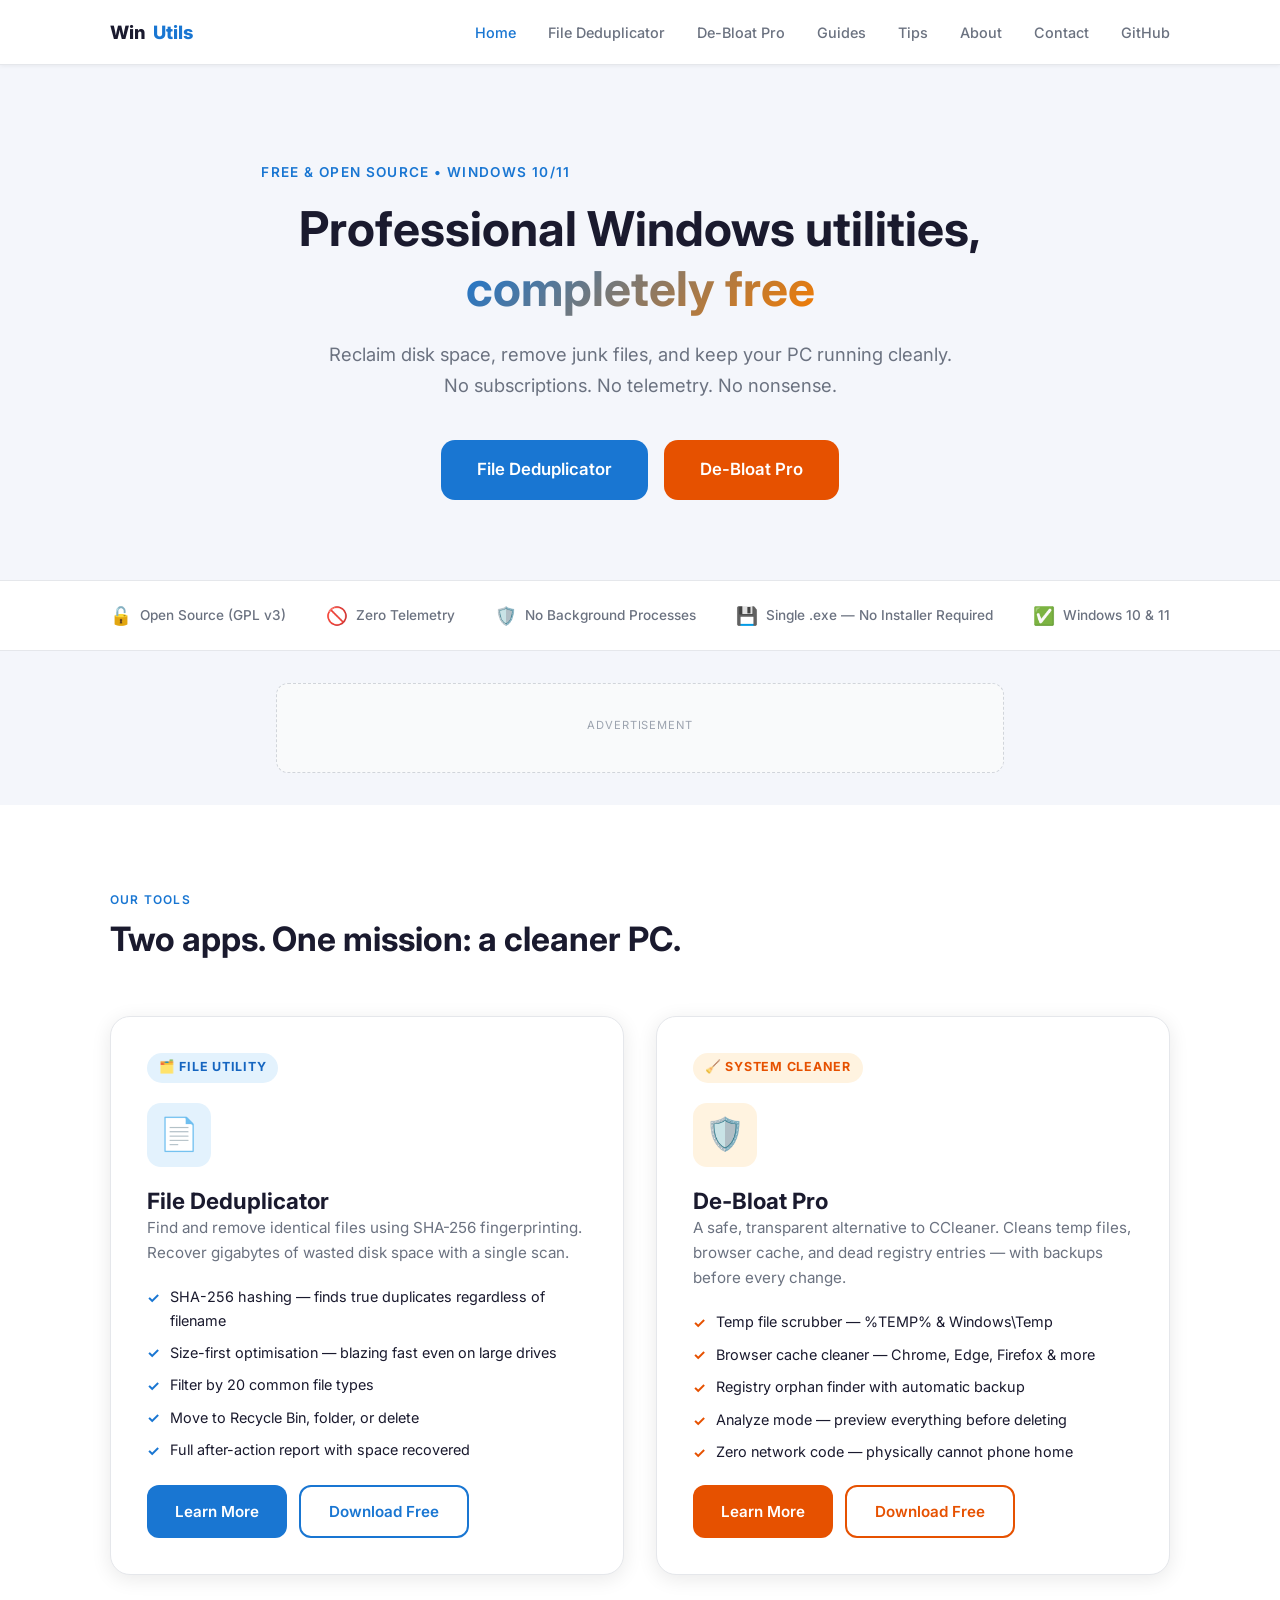
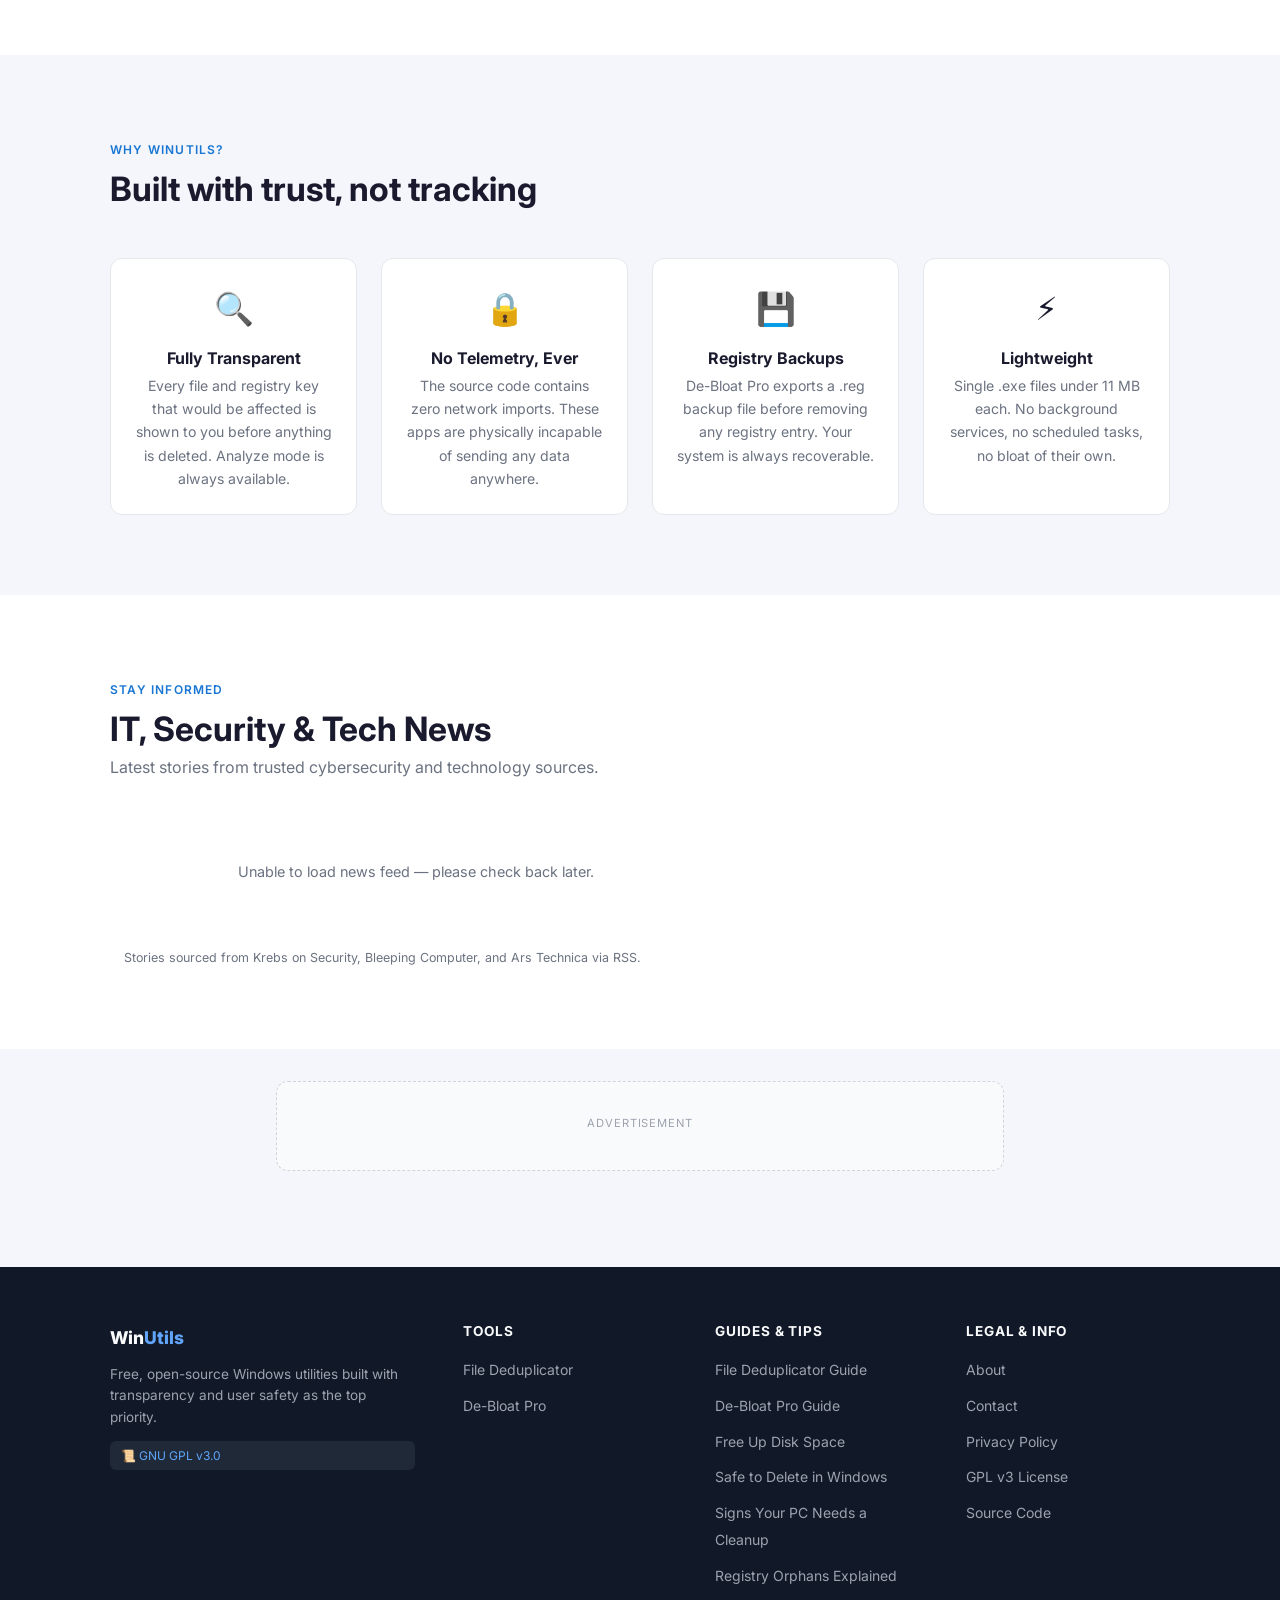
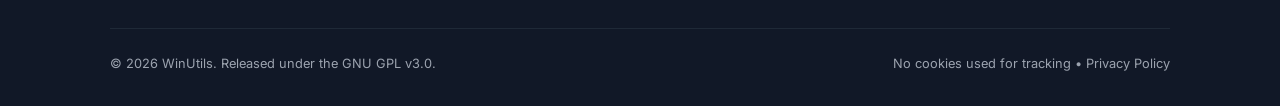
==== commit 9ac58fa8: "feat: add About, Contact, and 4 Windows tips articles for AdSense application" ====
--- a/index.html
+++ b/index.html
@@ -40,7 +40,9 @@
         <li><a href="file-deduplicator.html">File Deduplicator</a></li>
         <li><a href="debloat-pro.html">De-Bloat Pro</a></li>
         <li><a href="guide-file-deduplicator.html">Guides</a></li>
-        <li><a href="privacy-policy.html">Privacy</a></li>
+        <li><a href="tips-free-up-disk-space.html">Tips</a></li>
+        <li><a href="about.html">About</a></li>
+        <li><a href="contact.html">Contact</a></li>
         <li><a href="https://github.com/yubnub7" target="_blank" rel="noopener">GitHub</a></li>
       </ul>
 
@@ -223,19 +225,25 @@
         </div>
 
         <div class="footer__col">
-          <h4>Guides</h4>
+          <h4>Guides &amp; Tips</h4>
           <ul>
             <li><a href="guide-file-deduplicator.html">File Deduplicator Guide</a></li>
             <li><a href="guide-debloat-pro.html">De-Bloat Pro Guide</a></li>
+            <li><a href="tips-free-up-disk-space.html">Free Up Disk Space</a></li>
+            <li><a href="tips-safe-to-delete.html">Safe to Delete in Windows</a></li>
+            <li><a href="tips-signs-pc-needs-cleanup.html">Signs Your PC Needs a Cleanup</a></li>
+            <li><a href="tips-registry-orphans.html">Registry Orphans Explained</a></li>
           </ul>
         </div>
 
         <div class="footer__col">
           <h4>Legal &amp; Info</h4>
           <ul>
+            <li><a href="about.html">About</a></li>
+            <li><a href="contact.html">Contact</a></li>
             <li><a href="privacy-policy.html">Privacy Policy</a></li>
             <li><a href="https://www.gnu.org/licenses/gpl-3.0.html" target="_blank" rel="noopener">GPL v3 License</a></li>
-            <li><a href="https://github.com/yubnub7" target="_blank" rel="noopener">Source Code (GitHub)</a></li>
+            <li><a href="https://github.com/yubnub7" target="_blank" rel="noopener">Source Code</a></li>
           </ul>
         </div>
       </div>
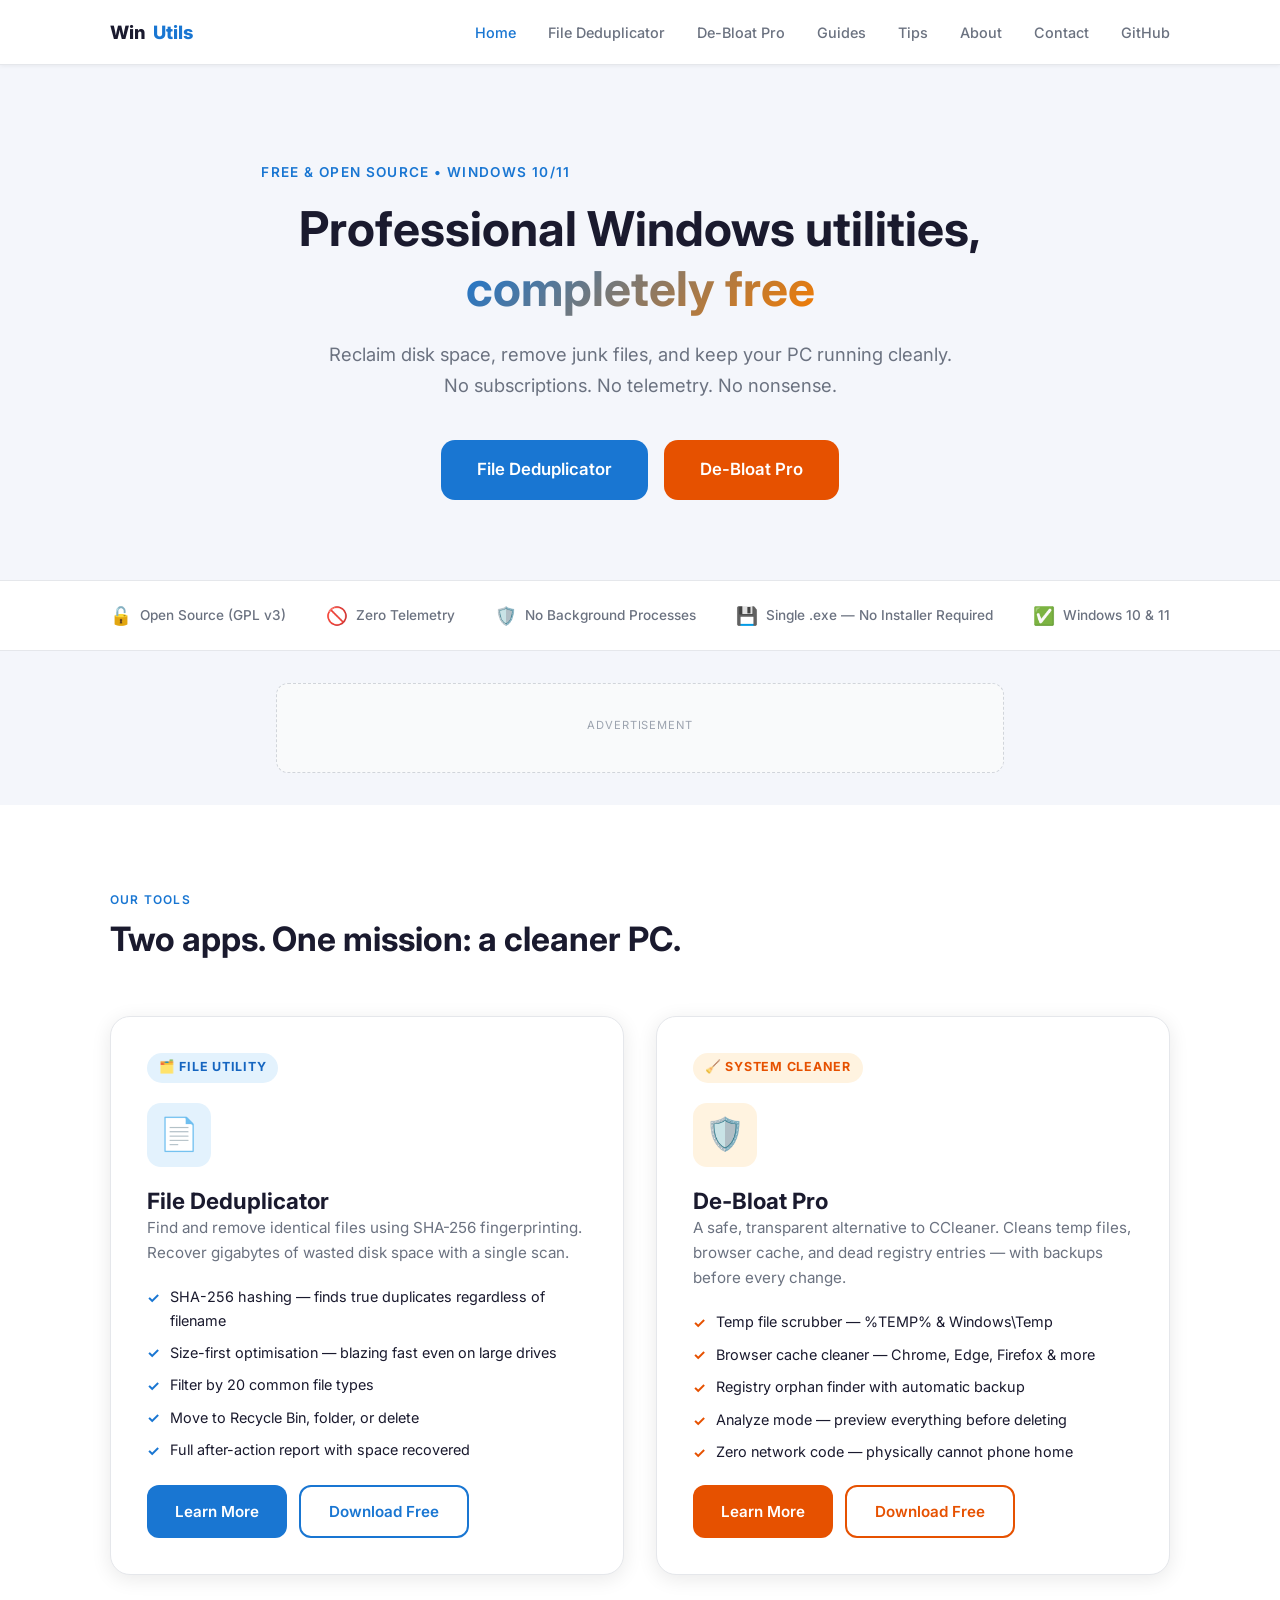
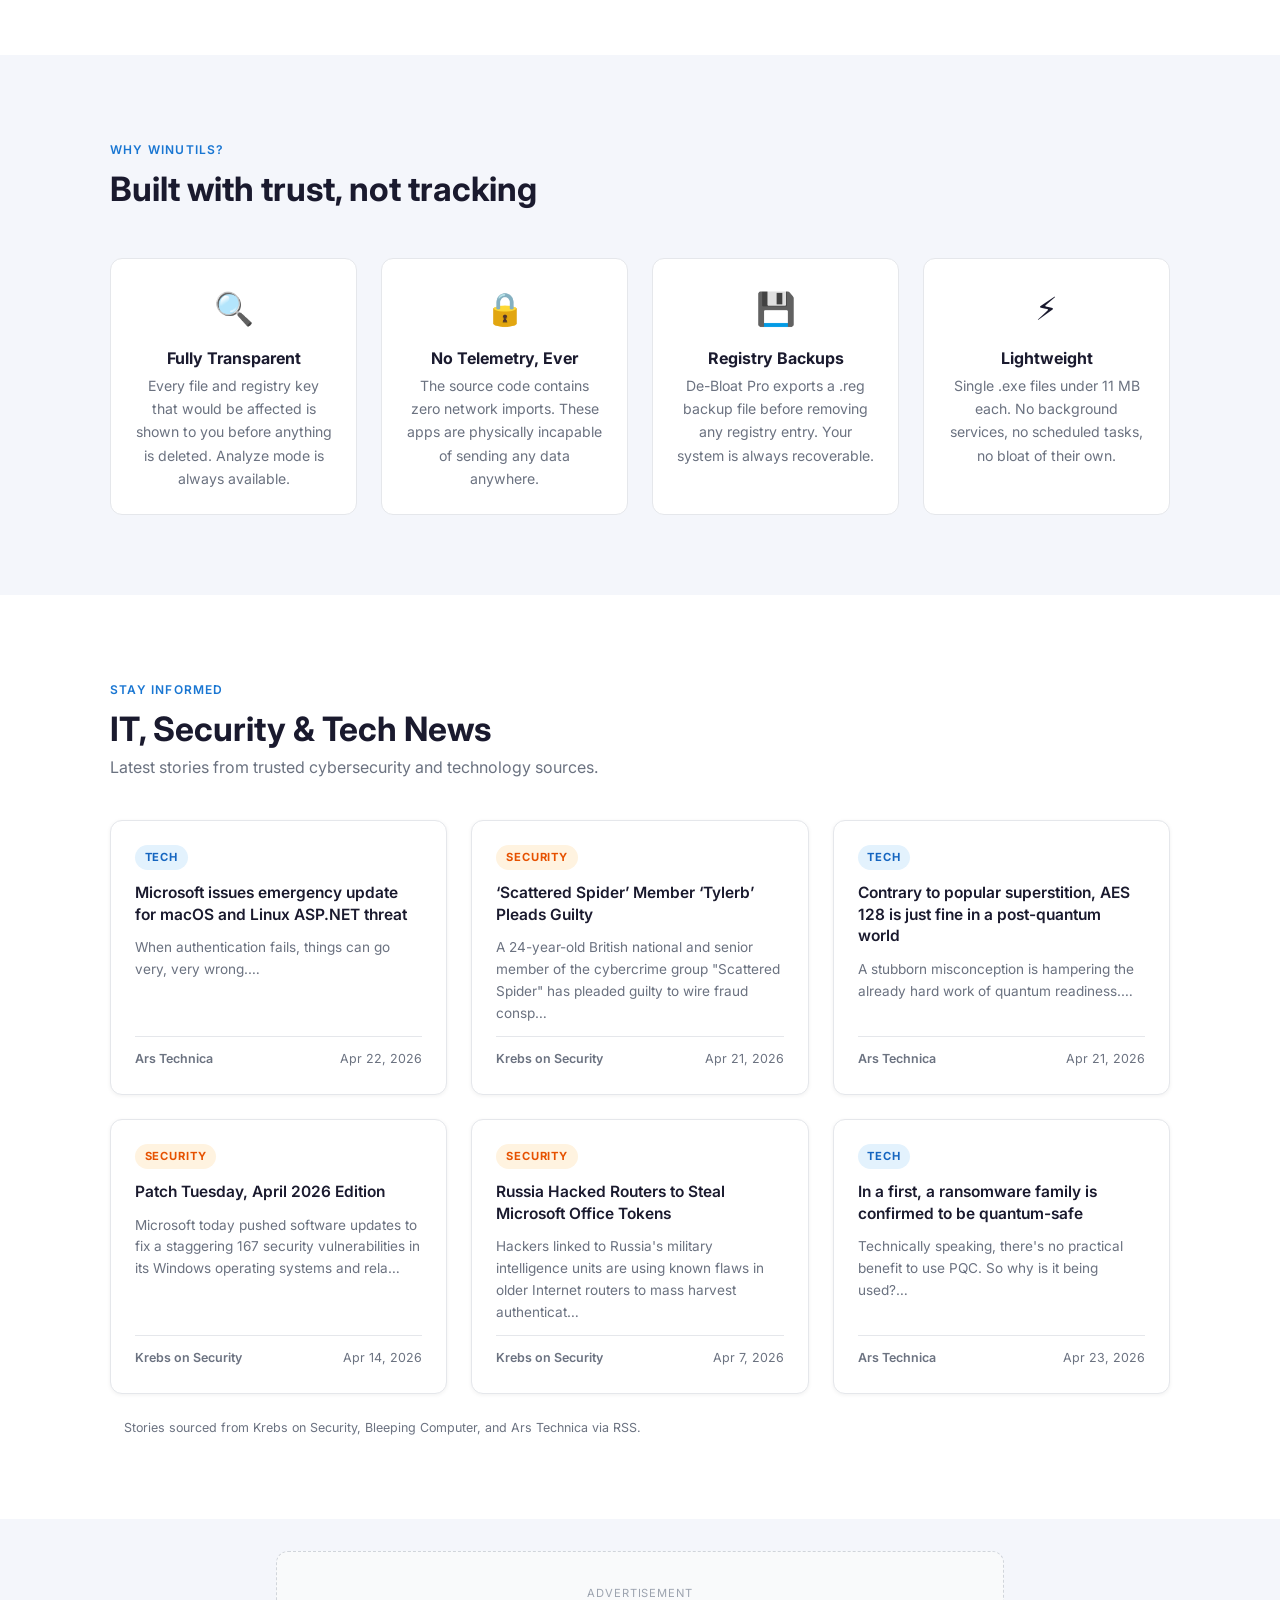
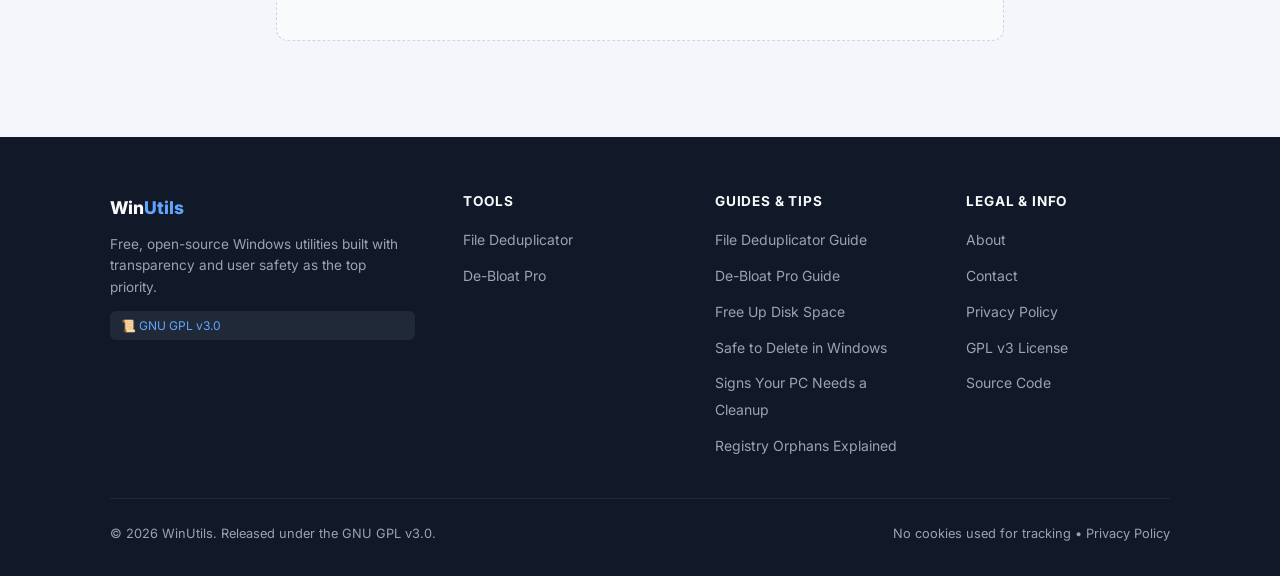
==== commit 570a04c2: "feat: add GoatCounter analytics to all pages" ====
--- a/index.html
+++ b/index.html
@@ -256,5 +256,6 @@
   </footer>
 
   <script src="js/main.js"></script>
+  <script data-goatcounter="https://yubnub7.goatcounter.com/count" async src="//gc.zgo.at/count.js"></script>
 </body>
 </html>
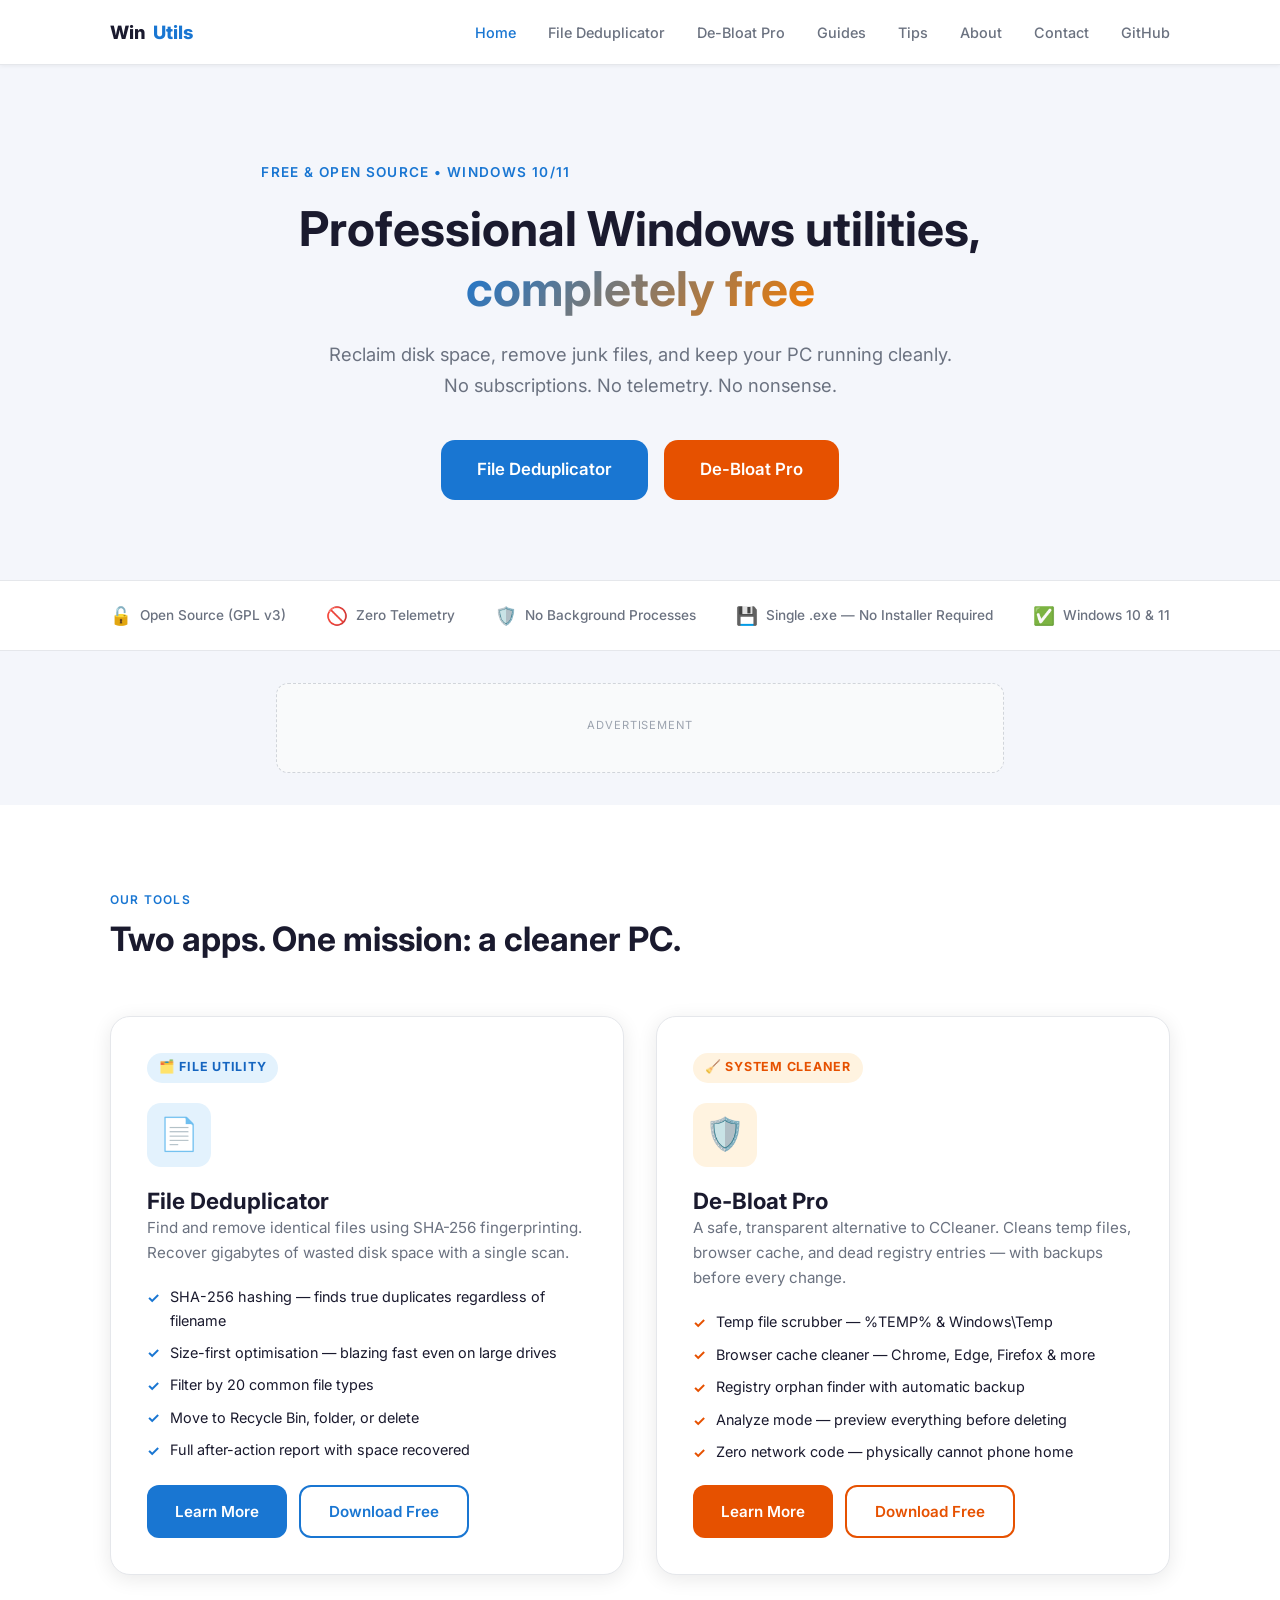
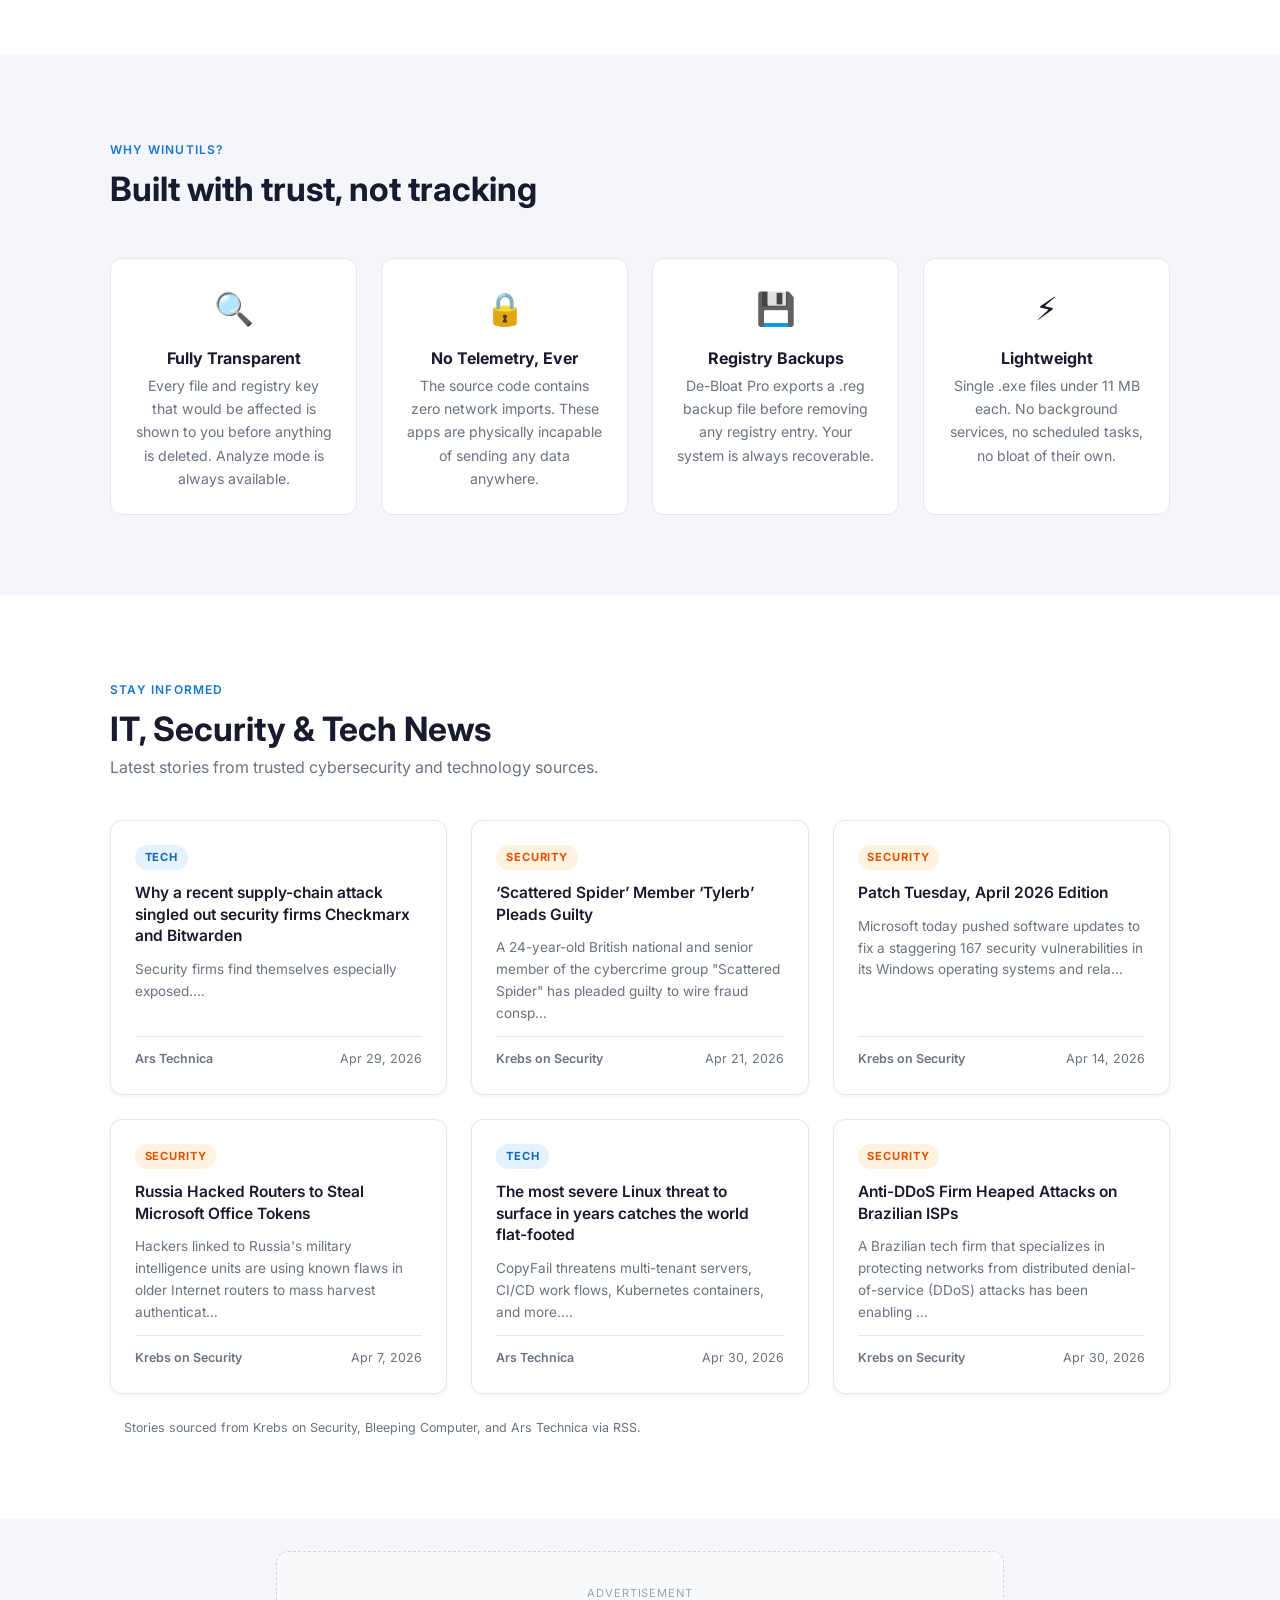
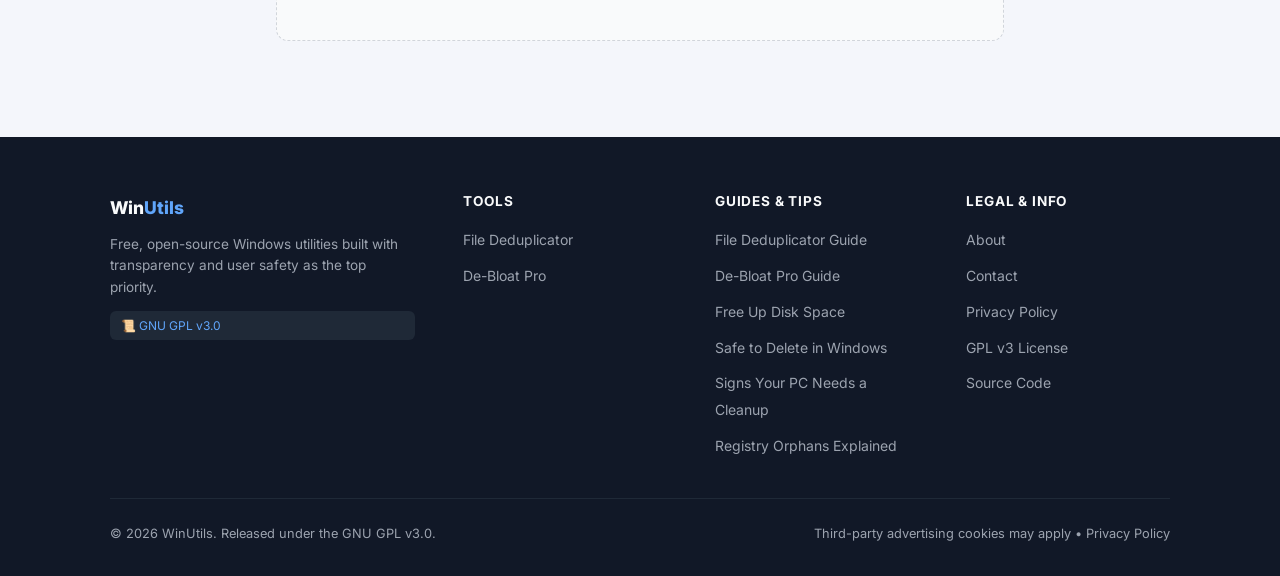
==== commit 8185a9c0: "Fix AdSense compliance issues — remove noindex, correct cookie disclosure - Remove <meta name="robot" ====
--- a/index.html
+++ b/index.html
@@ -1,4 +1,4 @@
-<!DOCTYPE html>
+﻿<!DOCTYPE html>
 <html lang="en">
 <head>
   <meta charset="UTF-8" />
@@ -250,7 +250,7 @@
 
       <div class="footer__bottom">
         <span>&copy; <script>document.write(new Date().getFullYear())</script> WinUtils. Released under the GNU GPL v3.0.</span>
-        <span>No cookies used for tracking &bull; <a href="privacy-policy.html" style="color:#9CA3AF">Privacy Policy</a></span>
+        <span>Third-party advertising cookies may apply &bull; <a href="privacy-policy.html" style="color:#9CA3AF">Privacy Policy</a></span>
       </div>
     </div>
   </footer>
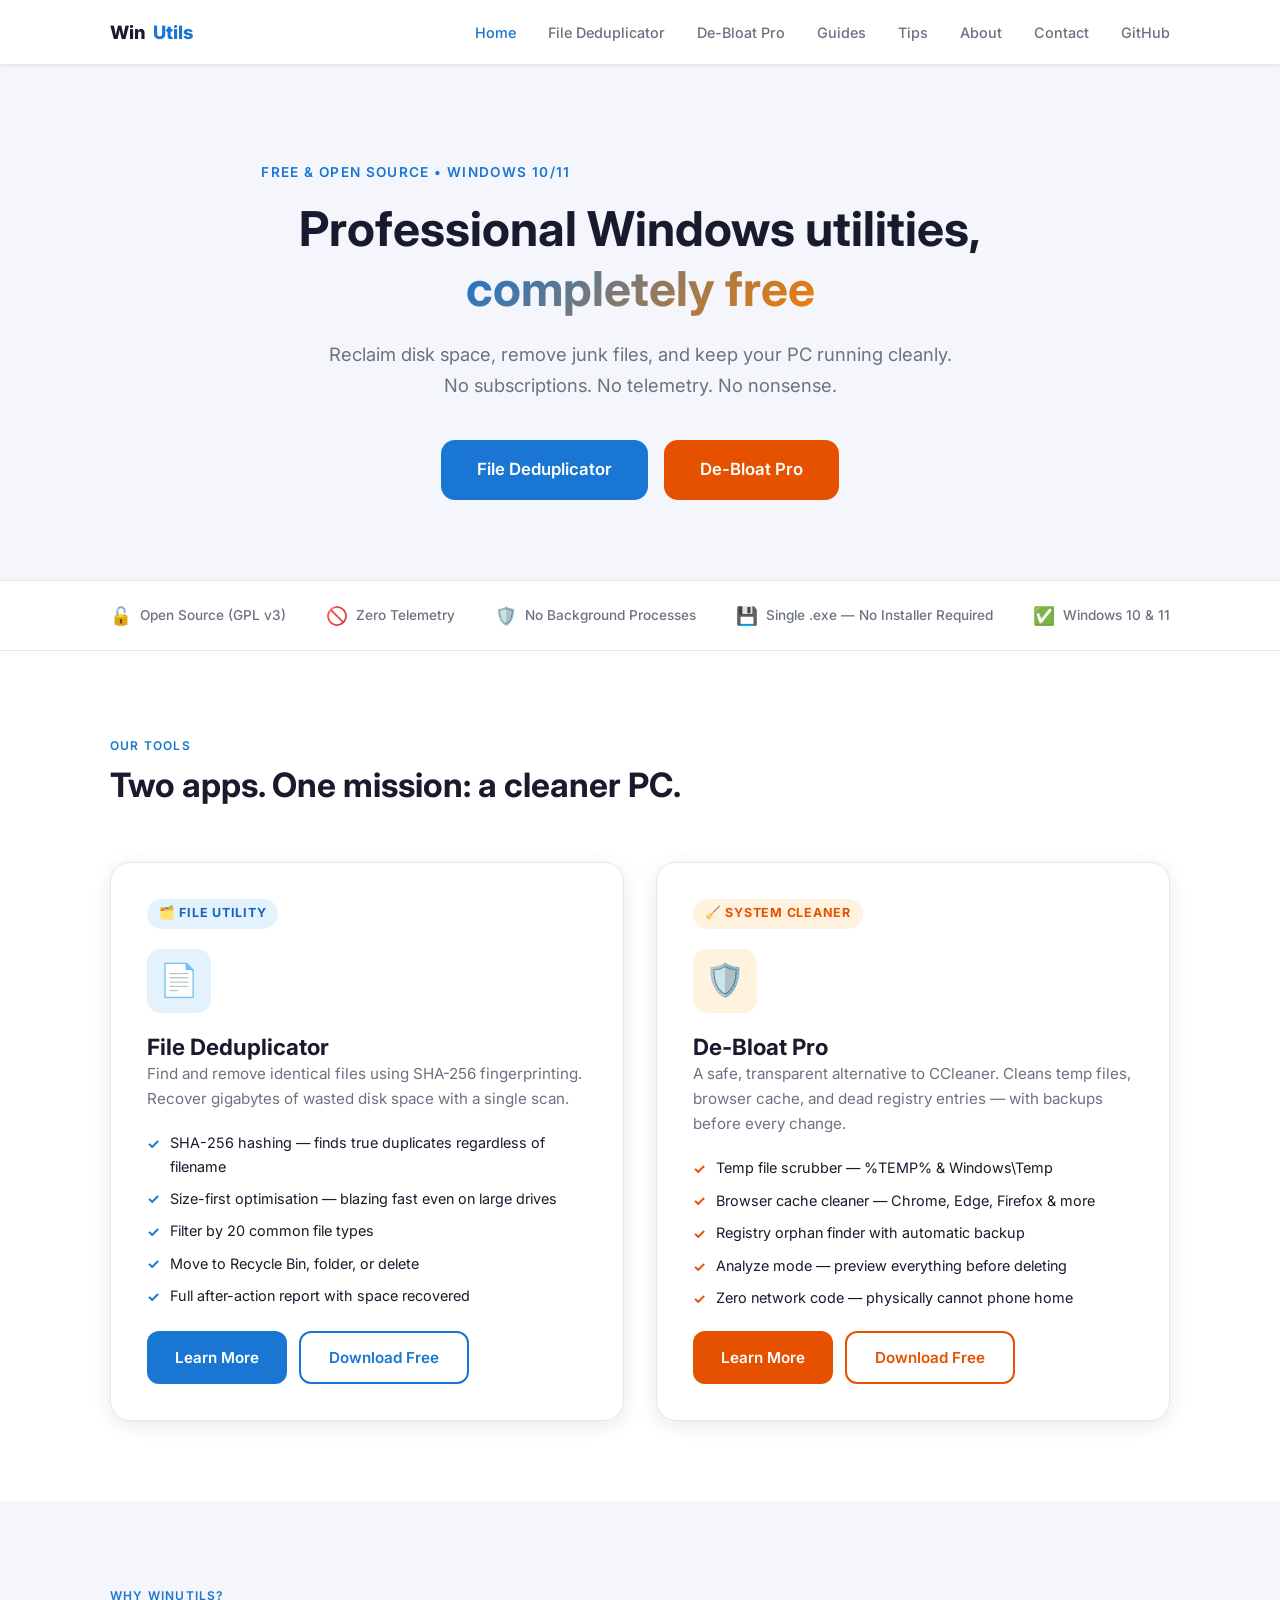
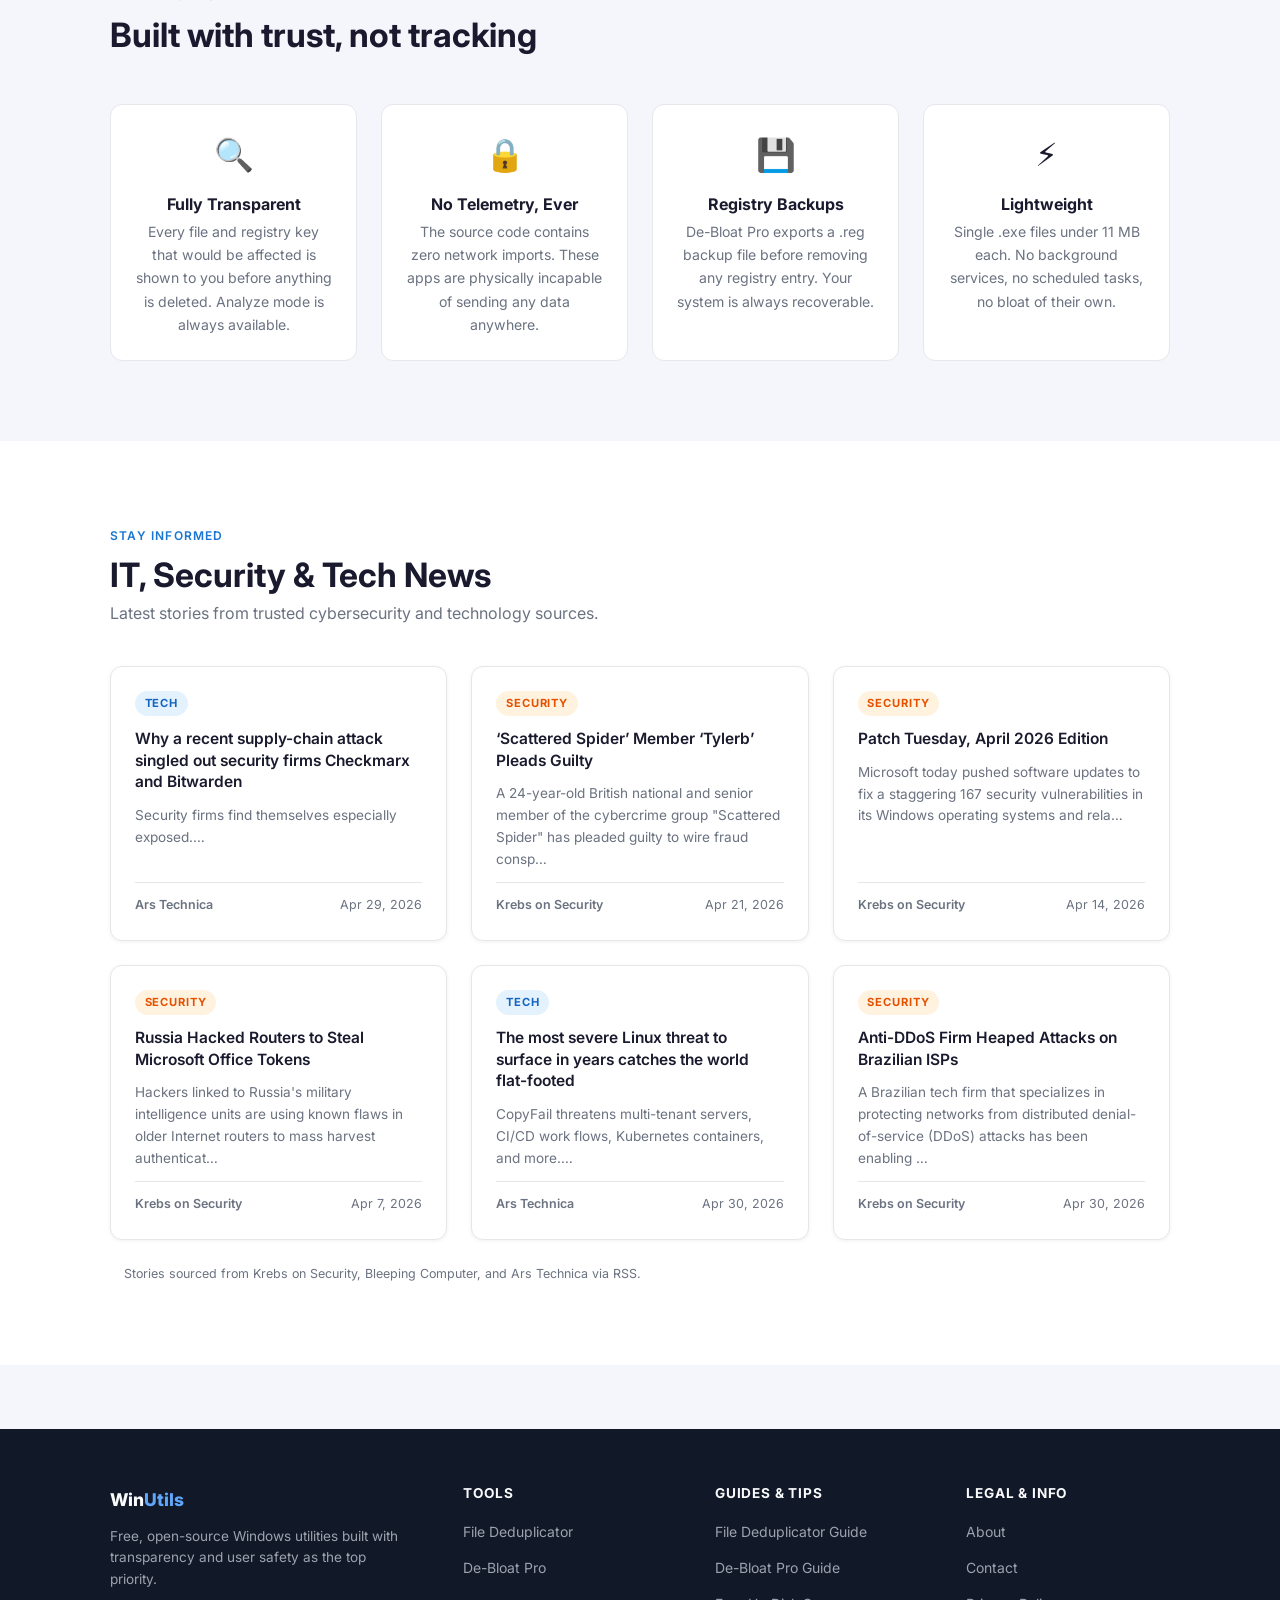
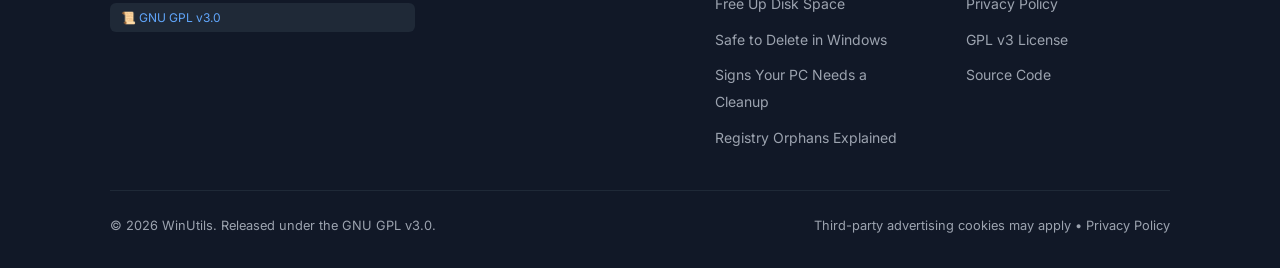
==== commit 1a4cb11b: "Add GoatCounter disclosure to privacy policy, remove empty ad slots - Add section 3d to privacy poli" ====
--- a/index.html
+++ b/index.html
@@ -76,25 +76,6 @@
     </div>
   </div>
 
-  <!-- ═══════════ AD SLOT — Leaderboard below hero ═══════════ -->
-  <div class="container ad-wrapper">
-    <div class="ad-slot ad-slot--leaderboard">
-      <p class="ad-label">Advertisement</p>
-      <!--
-        ADSENSE LEADERBOARD (728×90 or Responsive)
-        Paste your <ins class="adsbygoogle"> block here.
-        Example:
-          <ins class="adsbygoogle"
-               style="display:block"
-               data-ad-client="ca-pub-XXXXXXXXXXXXXXXX"
-               data-ad-slot="XXXXXXXXXX"
-               data-ad-format="auto"
-               data-full-width-responsive="true"></ins>
-          <script>(adsbygoogle = window.adsbygoogle || []).push({});</script>
-      -->
-    </div>
-  </div>
-
   <!-- ═══════════ APP CARDS ═══════════ -->
   <section class="section section--alt">
     <div class="container">
@@ -194,17 +175,6 @@
       </p>
     </div>
   </section>
-
-  <!-- ═══════════ AD SLOT — Mid-page rectangle ═══════════ -->
-  <div class="container ad-wrapper">
-    <div class="ad-slot ad-slot--leaderboard">
-      <p class="ad-label">Advertisement</p>
-      <!--
-        ADSENSE IN-CONTENT UNIT
-        Paste your second ad unit here.
-      -->
-    </div>
-  </div>
 
   <!-- ═══════════ FOOTER ═══════════ -->
   <footer class="footer">
